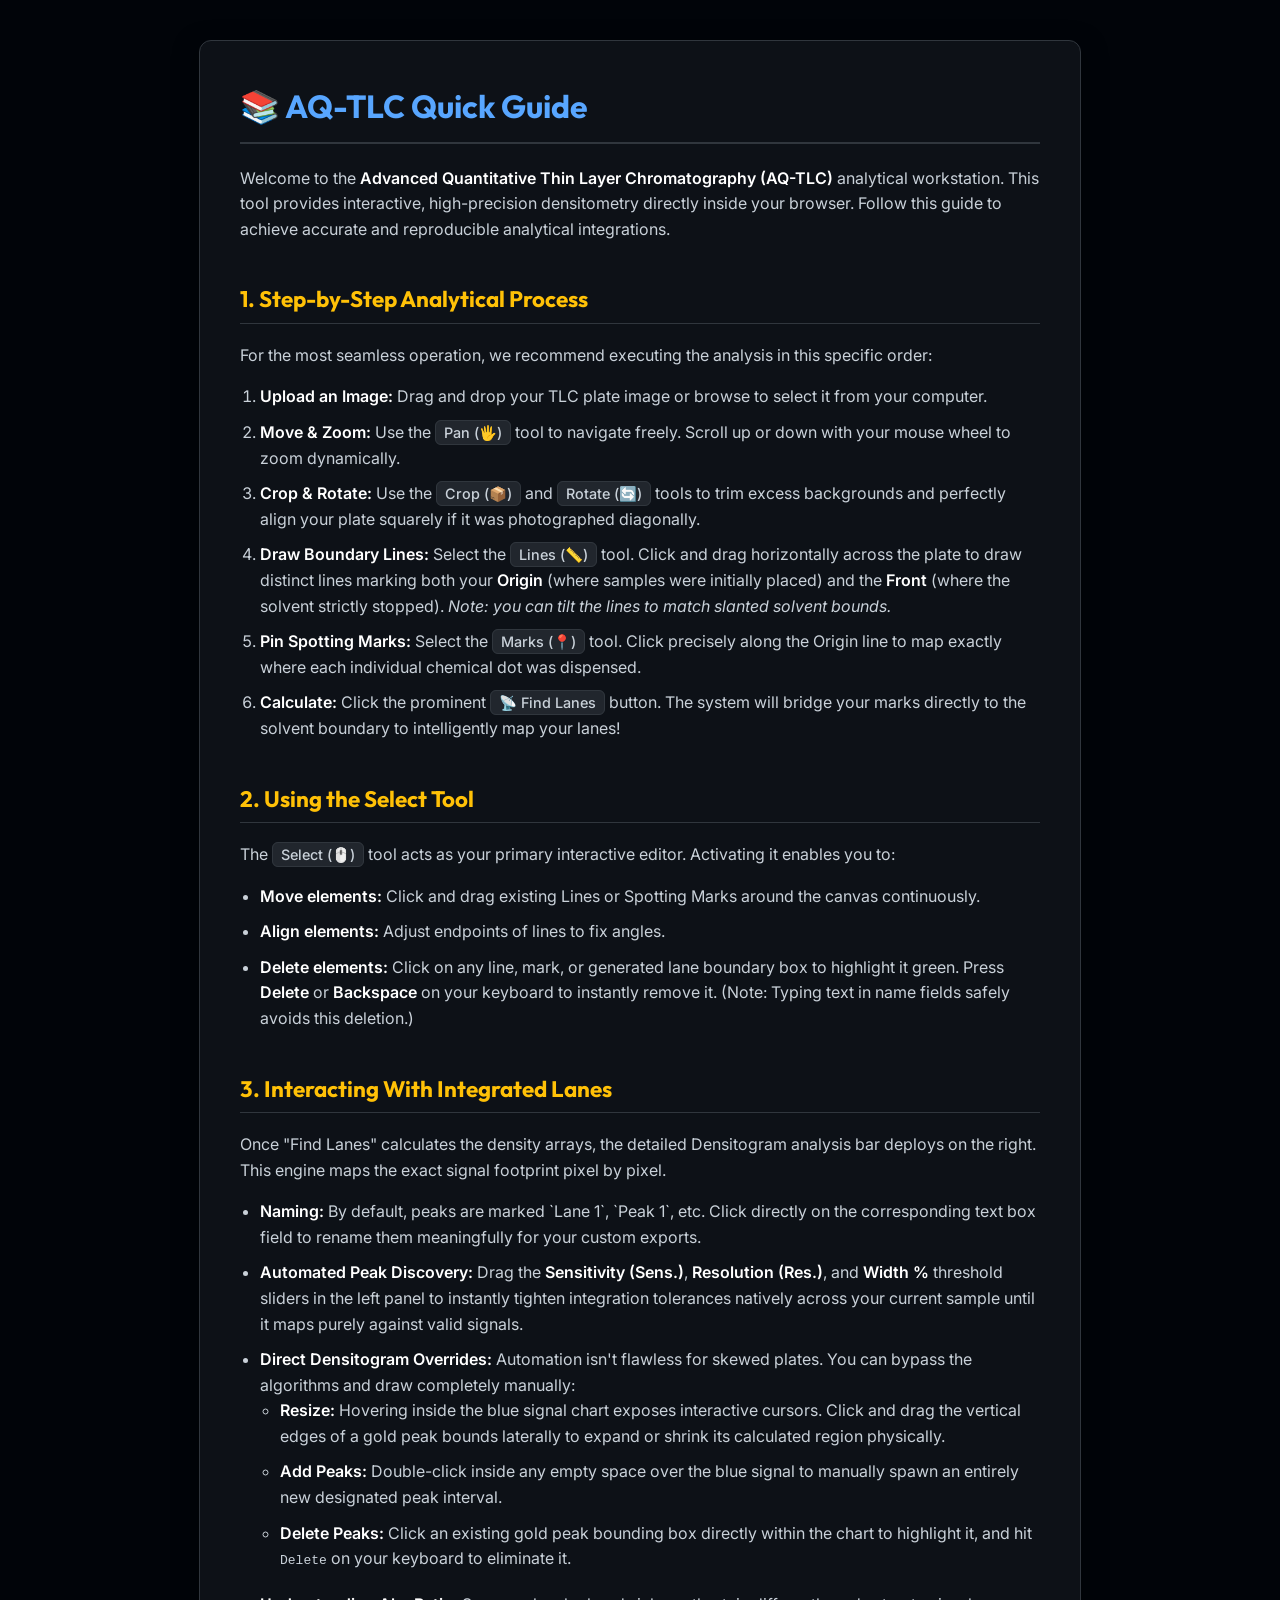
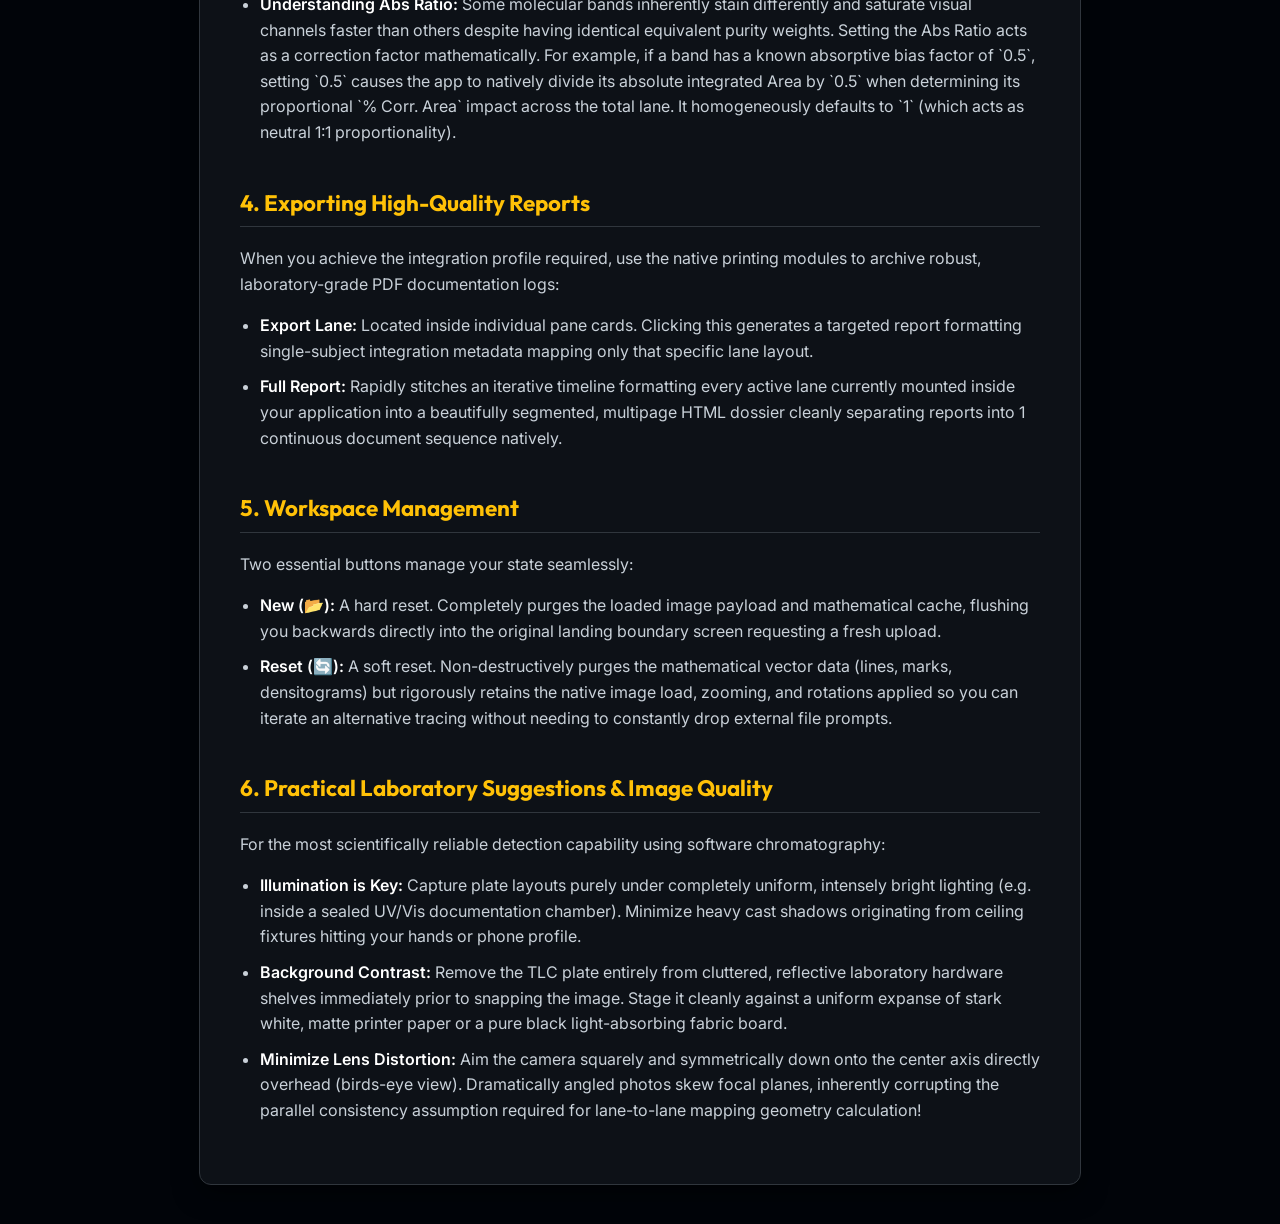
==== guide.html @ 723f3be4 "Create comprehensive Quick Guide and embed navigation links" ====
<!DOCTYPE html>
<html lang="en">
<head>
  <meta charset="UTF-8">
  <meta name="viewport" content="width=device-width, initial-scale=1.0">
  <title>AQ-TLC Quick Guide</title>
  <link href="https://fonts.googleapis.com/css2?family=Inter:wght@400;500;600;700&family=Outfit:wght@500;700&display=swap" rel="stylesheet">
  <style>
    body { font-family: 'Inter', sans-serif; background: #010409; color: #c9d1d9; padding: 40px; margin: 0; line-height: 1.6; }
    .container { max-width: 800px; margin: 0 auto; background: #0d1117; padding: 40px; border-radius: 12px; border: 1px solid #30363d; box-shadow: 0 8px 24px rgba(0,0,0,0.5); }
    h1 { color: #58a6ff; font-family: 'Outfit', sans-serif; border-bottom: 2px solid #30363d; padding-bottom: 10px; margin-top: 0;}
    h2 { color: #ffc107; font-family: 'Outfit', sans-serif; margin-top: 40px; border-bottom: 1px solid #30363d; padding-bottom: 5px; font-size: 1.4rem; }
    h3 { color: #e6edf3; font-family: 'Outfit', sans-serif; }
    p { margin-bottom: 15px; }
    ol, ul { margin-bottom: 20px; padding-left: 20px; }
    li { margin-bottom: 10px; }
    strong { color: #fff; font-weight: 600; }
    .highlight { background: rgba(88, 166, 255, 0.15); padding: 2px 6px; border-radius: 4px; color: #58a6ff; font-family: monospace; font-size: 0.9em; }
    .tool-badge { background: #21262d; border: 1px solid #30363d; padding: 3px 8px; border-radius: 6px; color: #c9d1d9; font-weight: 500; font-size: 0.9em; }
  </style>
</head>
<body>
  <div class="container">
    <h1>📚 AQ-TLC Quick Guide</h1>
    <p>Welcome to the <strong>Advanced Quantitative Thin Layer Chromatography (AQ-TLC)</strong> analytical workstation. This tool provides interactive, high-precision densitometry directly inside your browser. Follow this guide to achieve accurate and reproducible analytical integrations.</p>

    <h2>1. Step-by-Step Analytical Process</h2>
    <p>For the most seamless operation, we recommend executing the analysis in this specific order:</p>
    <ol>
      <li><strong>Upload an Image:</strong> Drag and drop your TLC plate image or browse to select it from your computer.</li>
      <li><strong>Move & Zoom:</strong> Use the <span class="tool-badge">Pan (🖐️)</span> tool to navigate freely. Scroll up or down with your mouse wheel to zoom dynamically.</li>
      <li><strong>Crop & Rotate:</strong> Use the <span class="tool-badge">Crop (📦)</span> and <span class="tool-badge">Rotate (🔄)</span> tools to trim excess backgrounds and perfectly align your plate squarely if it was photographed diagonally.</li>
      <li><strong>Draw Boundary Lines:</strong> Select the <span class="tool-badge">Lines (📏)</span> tool. Click and drag horizontally across the plate to draw distinct lines marking both your <strong>Origin</strong> (where samples were initially placed) and the <strong>Front</strong> (where the solvent strictly stopped). <em>Note: you can tilt the lines to match slanted solvent bounds.</em></li>
      <li><strong>Pin Spotting Marks:</strong> Select the <span class="tool-badge">Marks (📍)</span> tool. Click precisely along the Origin line to map exactly where each individual chemical dot was dispensed.</li>
      <li><strong>Calculate:</strong> Click the prominent <span class="tool-badge">📡 Find Lanes</span> button. The system will bridge your marks directly to the solvent boundary to intelligently map your lanes!</li>
    </ol>

    <h2>2. Using the Select Tool</h2>
    <p>The <span class="tool-badge">Select (🖱️)</span> tool acts as your primary interactive editor. Activating it enables you to:</p>
    <ul>
      <li><strong>Move elements:</strong> Click and drag existing Lines or Spotting Marks around the canvas continuously.</li>
      <li><strong>Align elements:</strong> Adjust endpoints of lines to fix angles.</li>
      <li><strong>Delete elements:</strong> Click on any line, mark, or generated lane boundary box to highlight it green. Press <strong>Delete</strong> or <strong>Backspace</strong> on your keyboard to instantly remove it. (Note: Typing text in name fields safely avoids this deletion.)</li>
    </ul>

    <h2>3. Interacting With Integrated Lanes</h2>
    <p>Once "Find Lanes" calculates the density arrays, the detailed Densitogram analysis bar deploys on the right. This engine maps the exact signal footprint pixel by pixel.</p>
    <ul>
        <li><strong>Naming:</strong> By default, peaks are marked `Lane 1`, `Peak 1`, etc. Click directly on the corresponding text box field to rename them meaningfully for your custom exports.</li>
        <li><strong>Automated Peak Discovery:</strong> Drag the <strong>Sensitivity (Sens.)</strong>, <strong>Resolution (Res.)</strong>, and <strong>Width %</strong> threshold sliders in the left panel to instantly tighten integration tolerances natively across your current sample until it maps purely against valid signals.</li>
        <li><strong>Direct Densitogram Overrides:</strong> Automation isn't flawless for skewed plates. You can bypass the algorithms and draw completely manually:
            <ul>
                <li><strong>Resize:</strong> Hovering inside the blue signal chart exposes interactive cursors. Click and drag the vertical edges of a gold peak bounds laterally to expand or shrink its calculated region physically.</li>
                <li><strong>Add Peaks:</strong> Double-click inside any empty space over the blue signal to manually spawn an entirely new designated peak interval.</li>
                <li><strong>Delete Peaks:</strong> Click an existing gold peak bounding box directly within the chart to highlight it, and hit <code>Delete</code> on your keyboard to eliminate it.</li>
            </ul>
        </li>
        <li><strong>Understanding Abs Ratio:</strong> Some molecular bands inherently stain differently and saturate visual channels faster than others despite having identical equivalent purity weights. Setting the Abs Ratio acts as a correction factor mathematically. For example, if a band has a known absorptive bias factor of `0.5`, setting `0.5` causes the app to natively divide its absolute integrated Area by `0.5` when determining its proportional `% Corr. Area` impact across the total lane. It homogeneously defaults to `1` (which acts as neutral 1:1 proportionality).</li>
    </ul>

    <h2>4. Exporting High-Quality Reports</h2>
    <p>When you achieve the integration profile required, use the native printing modules to archive robust, laboratory-grade PDF documentation logs:</p>
    <ul>
      <li><strong>Export Lane:</strong> Located inside individual pane cards. Clicking this generates a targeted report formatting single-subject integration metadata mapping only that specific lane layout.</li>
      <li><strong>Full Report:</strong> Rapidly stitches an iterative timeline formatting every active lane currently mounted inside your application into a beautifully segmented, multipage HTML dossier cleanly separating reports into 1 continuous document sequence natively.</li>
    </ul>

    <h2>5. Workspace Management</h2>
    <p>Two essential buttons manage your state seamlessly:</p>
    <ul>
      <li><strong>New (📂):</strong> A hard reset. Completely purges the loaded image payload and mathematical cache, flushing you backwards directly into the original landing boundary screen requesting a fresh upload.</li>
      <li><strong>Reset (🔄):</strong> A soft reset. Non-destructively purges the mathematical vector data (lines, marks, densitograms) but rigorously retains the native image load, zooming, and rotations applied so you can iterate an alternative tracing without needing to constantly drop external file prompts.</li>
    </ul>

    <h2>6. Practical Laboratory Suggestions & Image Quality</h2>
    <p>For the most scientifically reliable detection capability using software chromatography:</p>
    <ul>
      <li><strong>Illumination is Key:</strong> Capture plate layouts purely under completely uniform, intensely bright lighting (e.g. inside a sealed UV/Vis documentation chamber). Minimize heavy cast shadows originating from ceiling fixtures hitting your hands or phone profile.</li>
      <li><strong>Background Contrast:</strong> Remove the TLC plate entirely from cluttered, reflective laboratory hardware shelves immediately prior to snapping the image. Stage it cleanly against a uniform expanse of stark white, matte printer paper or a pure black light-absorbing fabric board.</li>
      <li><strong>Minimize Lens Distortion:</strong> Aim the camera squarely and symmetrically down onto the center axis directly overhead (birds-eye view). Dramatically angled photos skew focal planes, inherently corrupting the parallel consistency assumption required for lane-to-lane mapping geometry calculation!</li>
    </ul>
    
  </div>
</body>
</html>
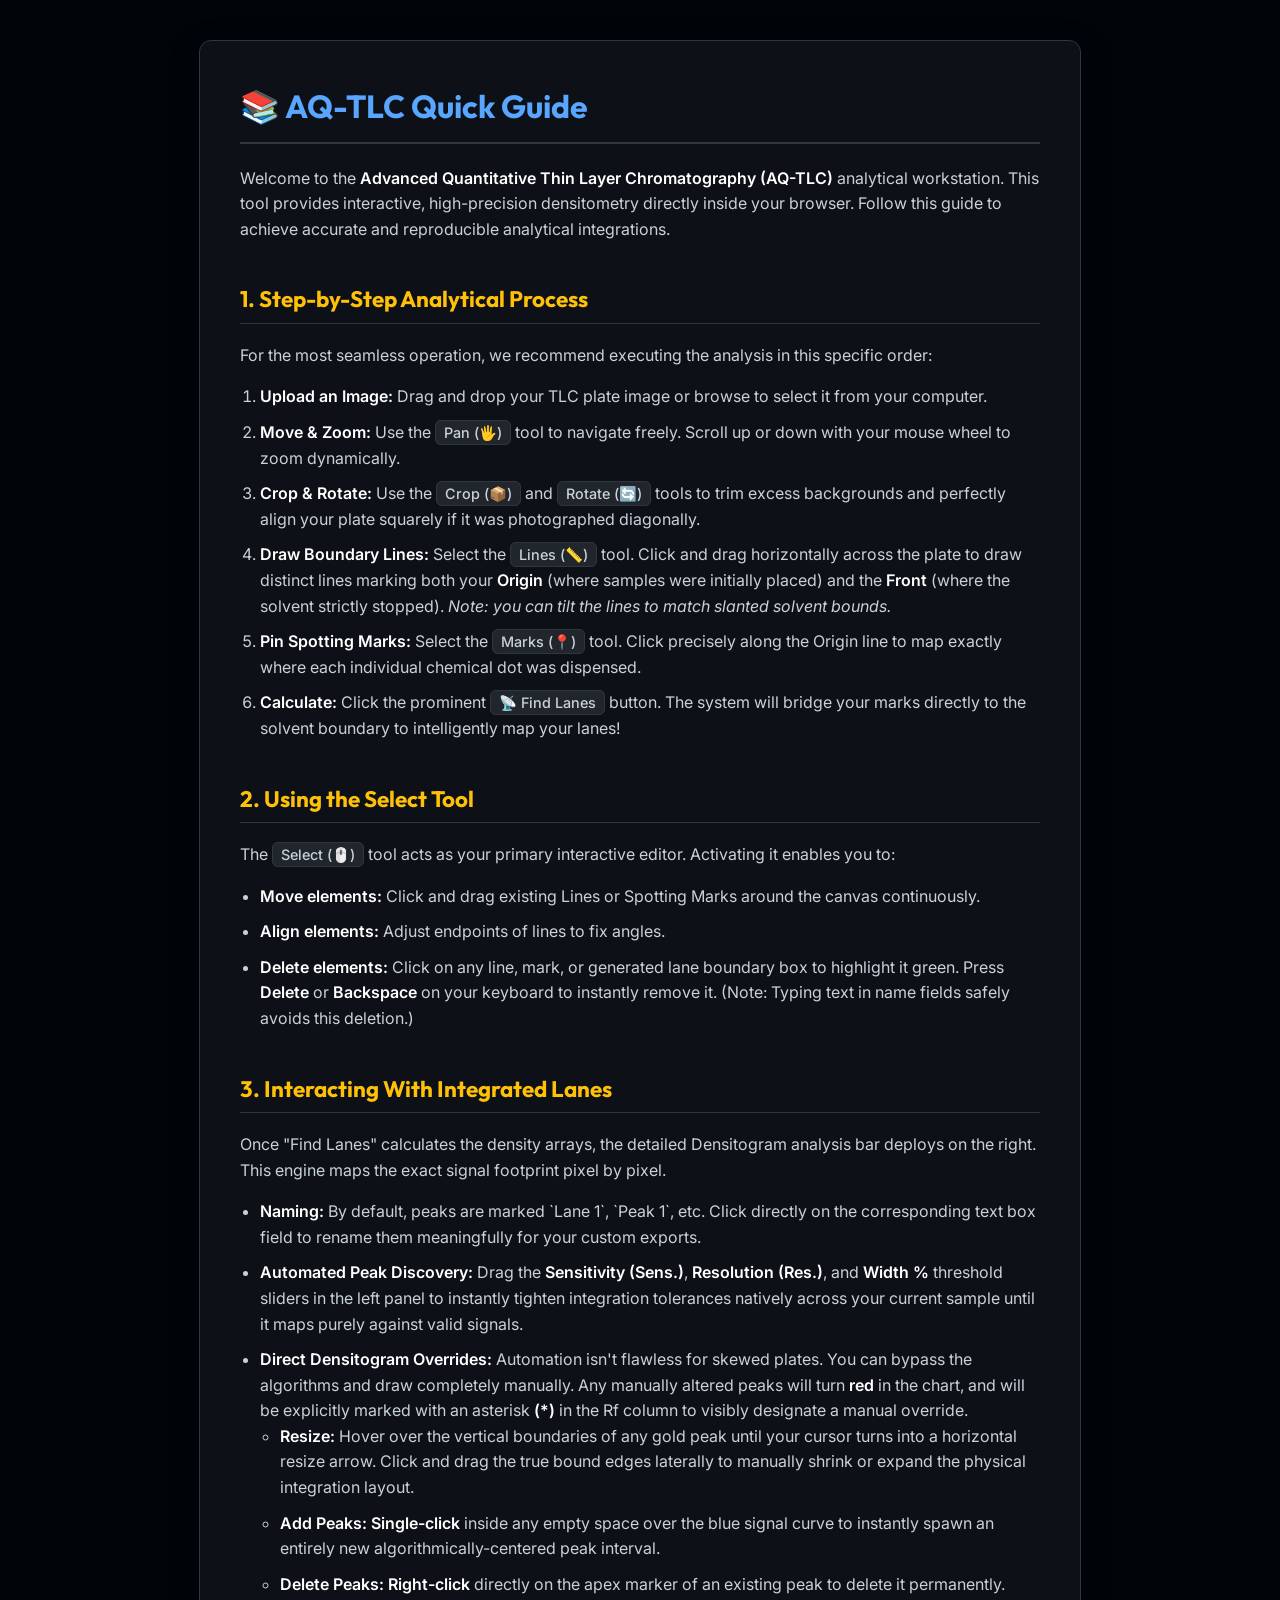
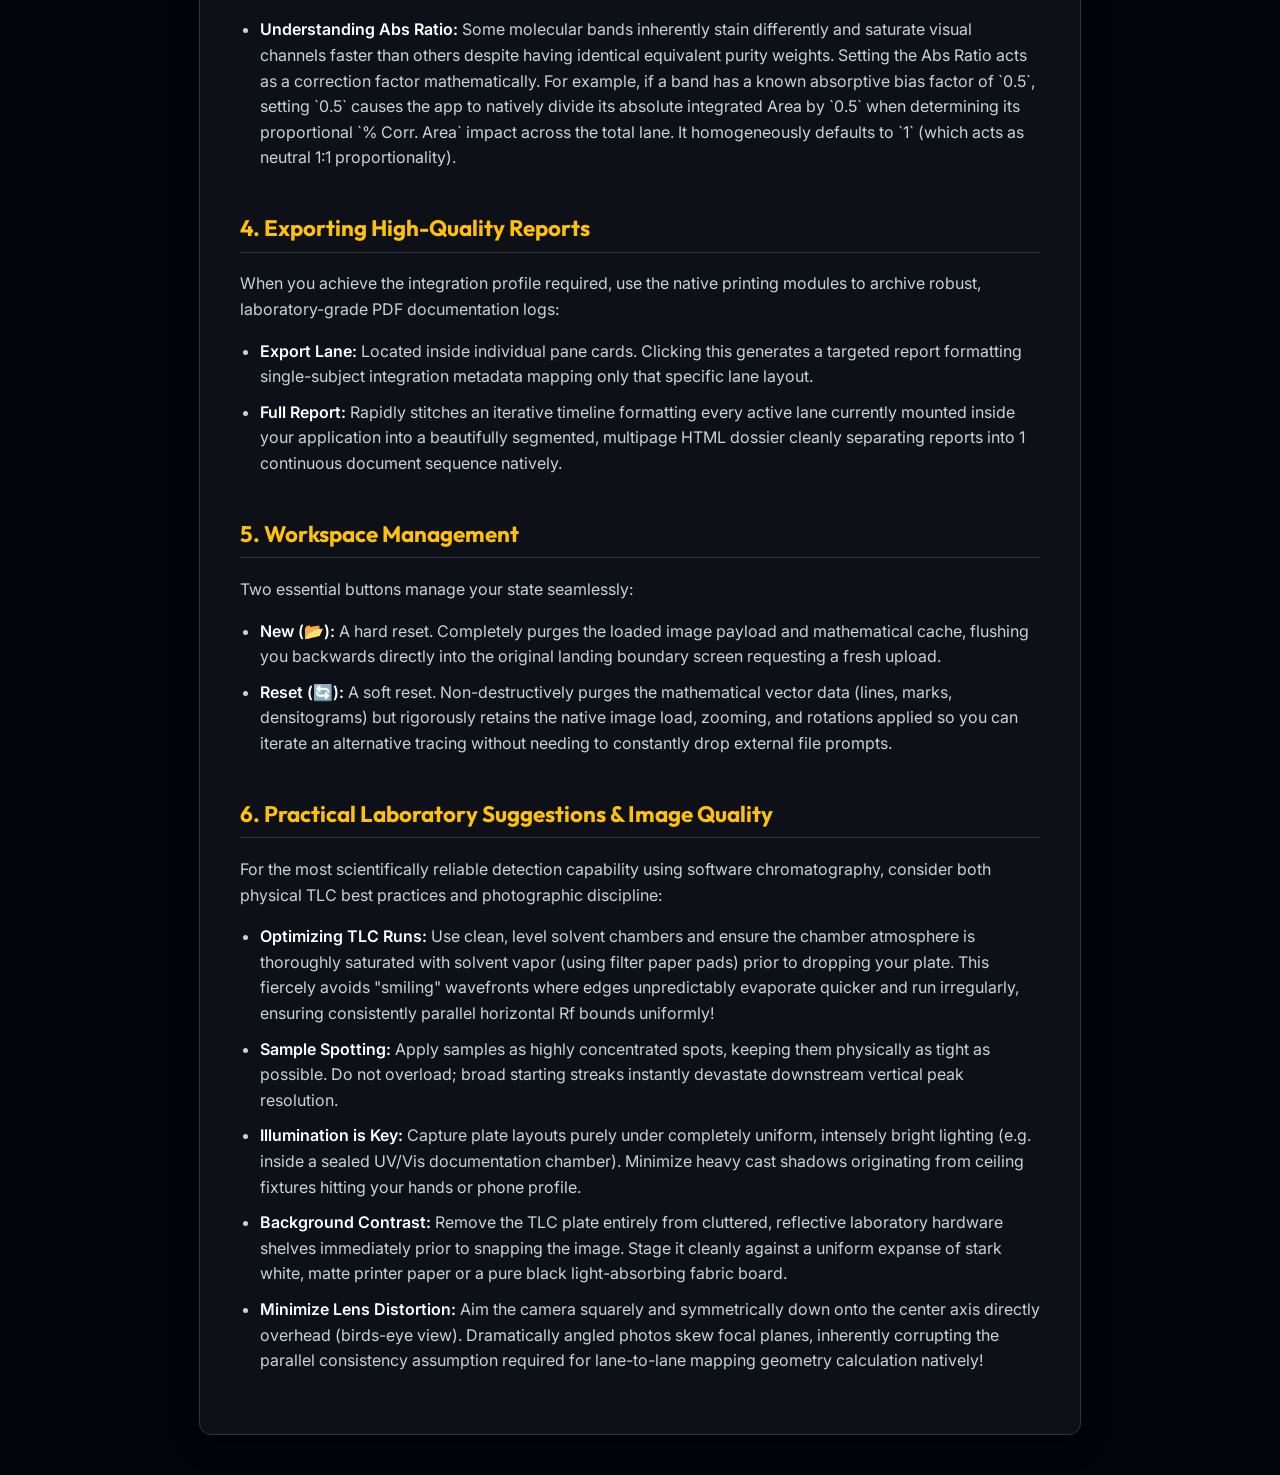
==== commit 944e7cf0: "Implement manual densitogram bound overrides and error flagging" ====
--- a/guide.html
+++ b/guide.html
@@ -48,11 +48,11 @@
     <ul>
         <li><strong>Naming:</strong> By default, peaks are marked `Lane 1`, `Peak 1`, etc. Click directly on the corresponding text box field to rename them meaningfully for your custom exports.</li>
         <li><strong>Automated Peak Discovery:</strong> Drag the <strong>Sensitivity (Sens.)</strong>, <strong>Resolution (Res.)</strong>, and <strong>Width %</strong> threshold sliders in the left panel to instantly tighten integration tolerances natively across your current sample until it maps purely against valid signals.</li>
-        <li><strong>Direct Densitogram Overrides:</strong> Automation isn't flawless for skewed plates. You can bypass the algorithms and draw completely manually:
+        <li><strong>Direct Densitogram Overrides:</strong> Automation isn't flawless for skewed plates. You can bypass the algorithms and draw completely manually. Any manually altered peaks will turn <strong>red</strong> in the chart, and will be explicitly marked with an asterisk <strong>(*)</strong> in the Rf column to visibly designate a manual override.
             <ul>
-                <li><strong>Resize:</strong> Hovering inside the blue signal chart exposes interactive cursors. Click and drag the vertical edges of a gold peak bounds laterally to expand or shrink its calculated region physically.</li>
-                <li><strong>Add Peaks:</strong> Double-click inside any empty space over the blue signal to manually spawn an entirely new designated peak interval.</li>
-                <li><strong>Delete Peaks:</strong> Click an existing gold peak bounding box directly within the chart to highlight it, and hit <code>Delete</code> on your keyboard to eliminate it.</li>
+                <li><strong>Resize:</strong> Hover over the vertical boundaries of any gold peak until your cursor turns into a horizontal resize arrow. Click and drag the true bound edges laterally to manually shrink or expand the physical integration layout.</li>
+                <li><strong>Add Peaks:</strong> <strong>Single-click</strong> inside any empty space over the blue signal curve to instantly spawn an entirely new algorithmically-centered peak interval.</li>
+                <li><strong>Delete Peaks:</strong> <strong>Right-click</strong> directly on the apex marker of an existing peak to delete it permanently.</li>
             </ul>
         </li>
         <li><strong>Understanding Abs Ratio:</strong> Some molecular bands inherently stain differently and saturate visual channels faster than others despite having identical equivalent purity weights. Setting the Abs Ratio acts as a correction factor mathematically. For example, if a band has a known absorptive bias factor of `0.5`, setting `0.5` causes the app to natively divide its absolute integrated Area by `0.5` when determining its proportional `% Corr. Area` impact across the total lane. It homogeneously defaults to `1` (which acts as neutral 1:1 proportionality).</li>
@@ -73,11 +73,13 @@
     </ul>
 
     <h2>6. Practical Laboratory Suggestions & Image Quality</h2>
-    <p>For the most scientifically reliable detection capability using software chromatography:</p>
+    <p>For the most scientifically reliable detection capability using software chromatography, consider both physical TLC best practices and photographic discipline:</p>
     <ul>
+      <li><strong>Optimizing TLC Runs:</strong> Use clean, level solvent chambers and ensure the chamber atmosphere is thoroughly saturated with solvent vapor (using filter paper pads) prior to dropping your plate. This fiercely avoids "smiling" wavefronts where edges unpredictably evaporate quicker and run irregularly, ensuring consistently parallel horizontal Rf bounds uniformly!</li>
+      <li><strong>Sample Spotting:</strong> Apply samples as highly concentrated spots, keeping them physically as tight as possible. Do not overload; broad starting streaks instantly devastate downstream vertical peak resolution.</li>
       <li><strong>Illumination is Key:</strong> Capture plate layouts purely under completely uniform, intensely bright lighting (e.g. inside a sealed UV/Vis documentation chamber). Minimize heavy cast shadows originating from ceiling fixtures hitting your hands or phone profile.</li>
       <li><strong>Background Contrast:</strong> Remove the TLC plate entirely from cluttered, reflective laboratory hardware shelves immediately prior to snapping the image. Stage it cleanly against a uniform expanse of stark white, matte printer paper or a pure black light-absorbing fabric board.</li>
-      <li><strong>Minimize Lens Distortion:</strong> Aim the camera squarely and symmetrically down onto the center axis directly overhead (birds-eye view). Dramatically angled photos skew focal planes, inherently corrupting the parallel consistency assumption required for lane-to-lane mapping geometry calculation!</li>
+      <li><strong>Minimize Lens Distortion:</strong> Aim the camera squarely and symmetrically down onto the center axis directly overhead (birds-eye view). Dramatically angled photos skew focal planes, inherently corrupting the parallel consistency assumption required for lane-to-lane mapping geometry calculation natively!</li>
     </ul>
     
   </div>
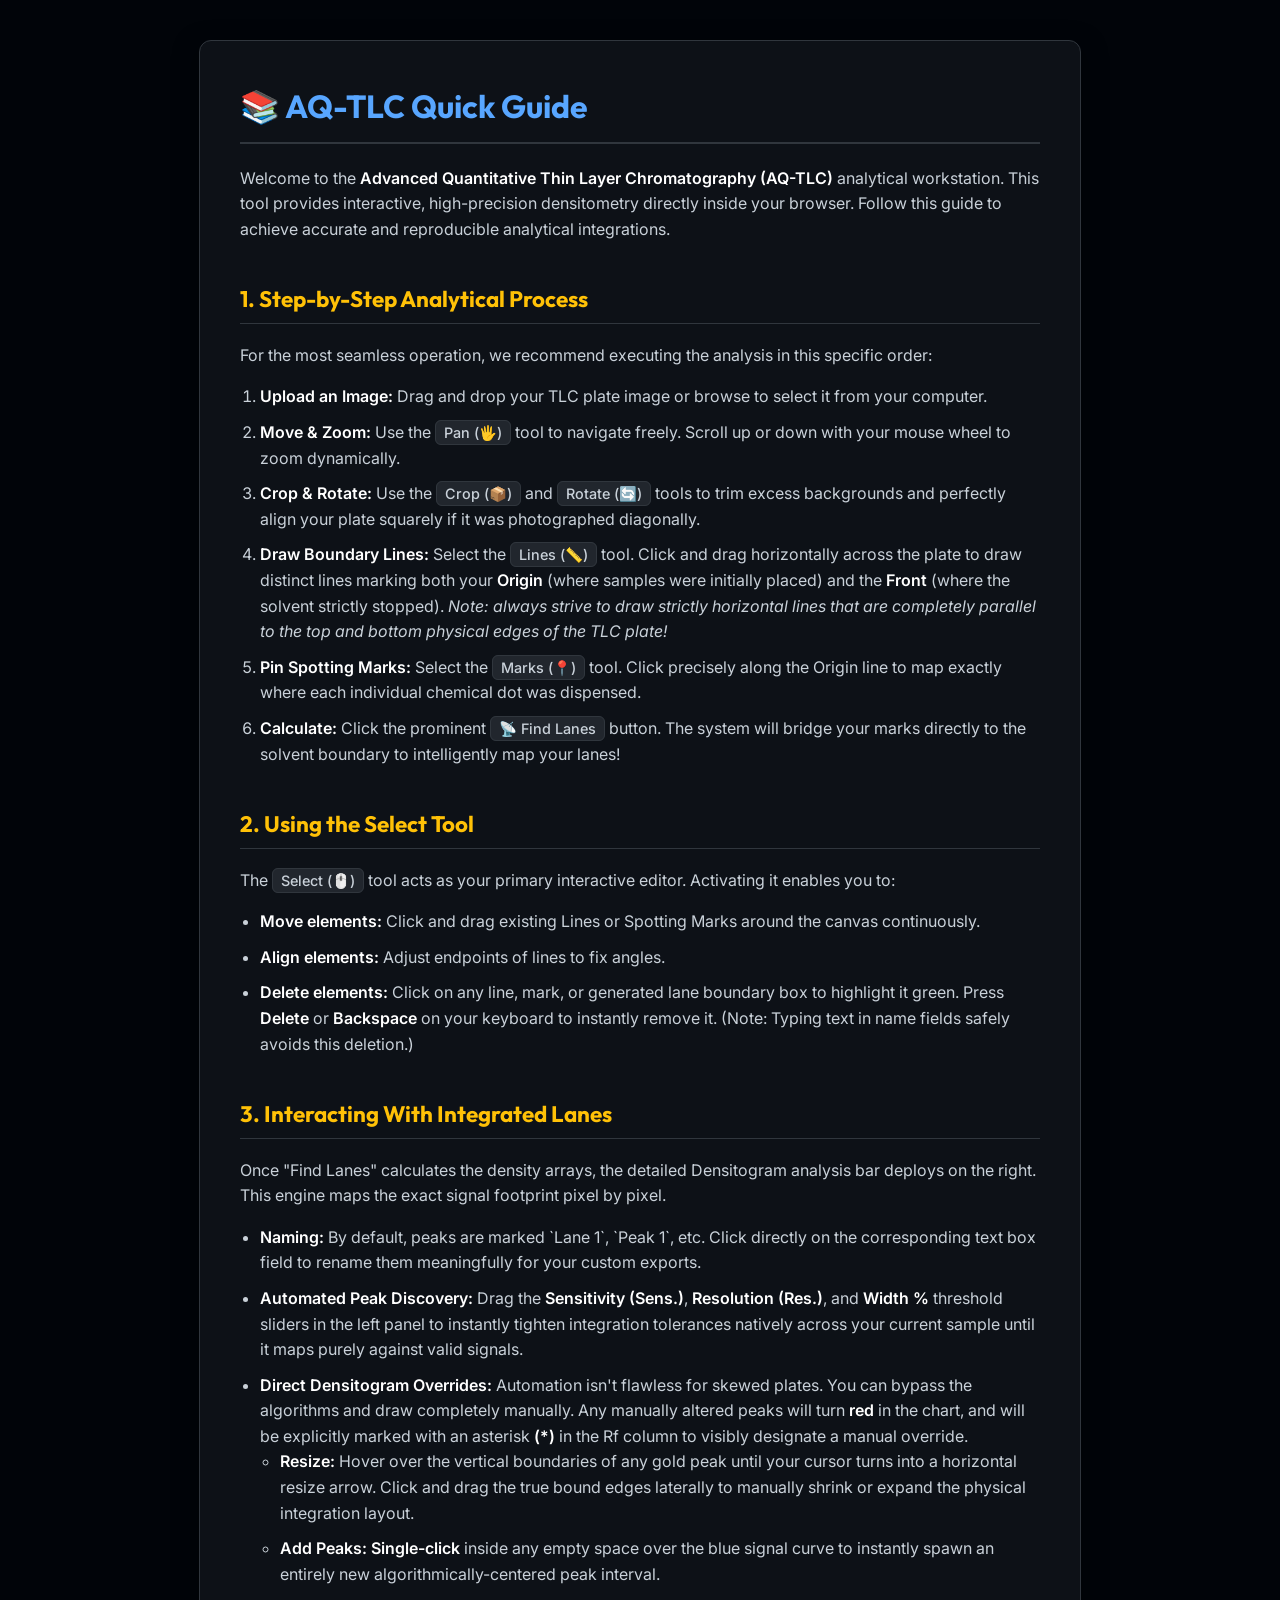
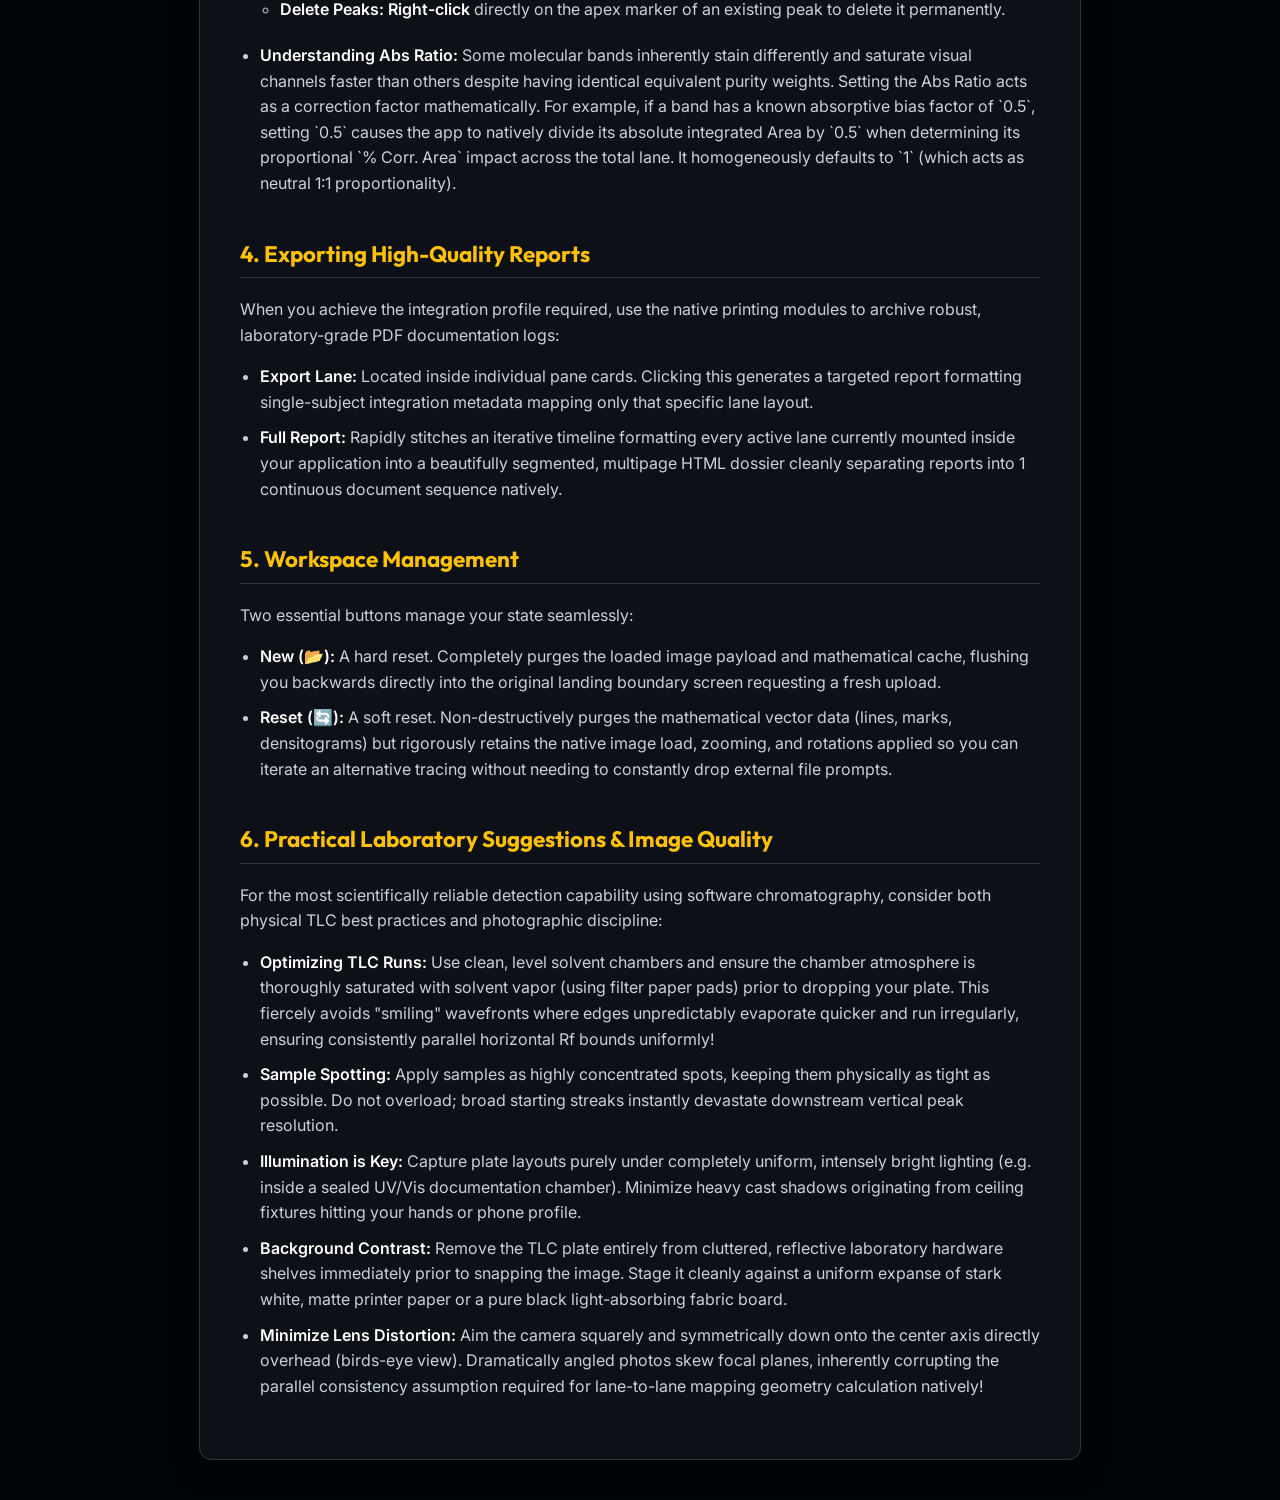
==== commit 2712f946: "Enable undo states for densitograms, prioritize apex hitbox logic, scale red flags to reports native" ====
--- a/guide.html
+++ b/guide.html
@@ -30,7 +30,7 @@
       <li><strong>Upload an Image:</strong> Drag and drop your TLC plate image or browse to select it from your computer.</li>
       <li><strong>Move & Zoom:</strong> Use the <span class="tool-badge">Pan (🖐️)</span> tool to navigate freely. Scroll up or down with your mouse wheel to zoom dynamically.</li>
       <li><strong>Crop & Rotate:</strong> Use the <span class="tool-badge">Crop (📦)</span> and <span class="tool-badge">Rotate (🔄)</span> tools to trim excess backgrounds and perfectly align your plate squarely if it was photographed diagonally.</li>
-      <li><strong>Draw Boundary Lines:</strong> Select the <span class="tool-badge">Lines (📏)</span> tool. Click and drag horizontally across the plate to draw distinct lines marking both your <strong>Origin</strong> (where samples were initially placed) and the <strong>Front</strong> (where the solvent strictly stopped). <em>Note: you can tilt the lines to match slanted solvent bounds.</em></li>
+      <li><strong>Draw Boundary Lines:</strong> Select the <span class="tool-badge">Lines (📏)</span> tool. Click and drag horizontally across the plate to draw distinct lines marking both your <strong>Origin</strong> (where samples were initially placed) and the <strong>Front</strong> (where the solvent strictly stopped). <em>Note: always strive to draw strictly horizontal lines that are completely parallel to the top and bottom physical edges of the TLC plate!</em></li>
       <li><strong>Pin Spotting Marks:</strong> Select the <span class="tool-badge">Marks (📍)</span> tool. Click precisely along the Origin line to map exactly where each individual chemical dot was dispensed.</li>
       <li><strong>Calculate:</strong> Click the prominent <span class="tool-badge">📡 Find Lanes</span> button. The system will bridge your marks directly to the solvent boundary to intelligently map your lanes!</li>
     </ol>
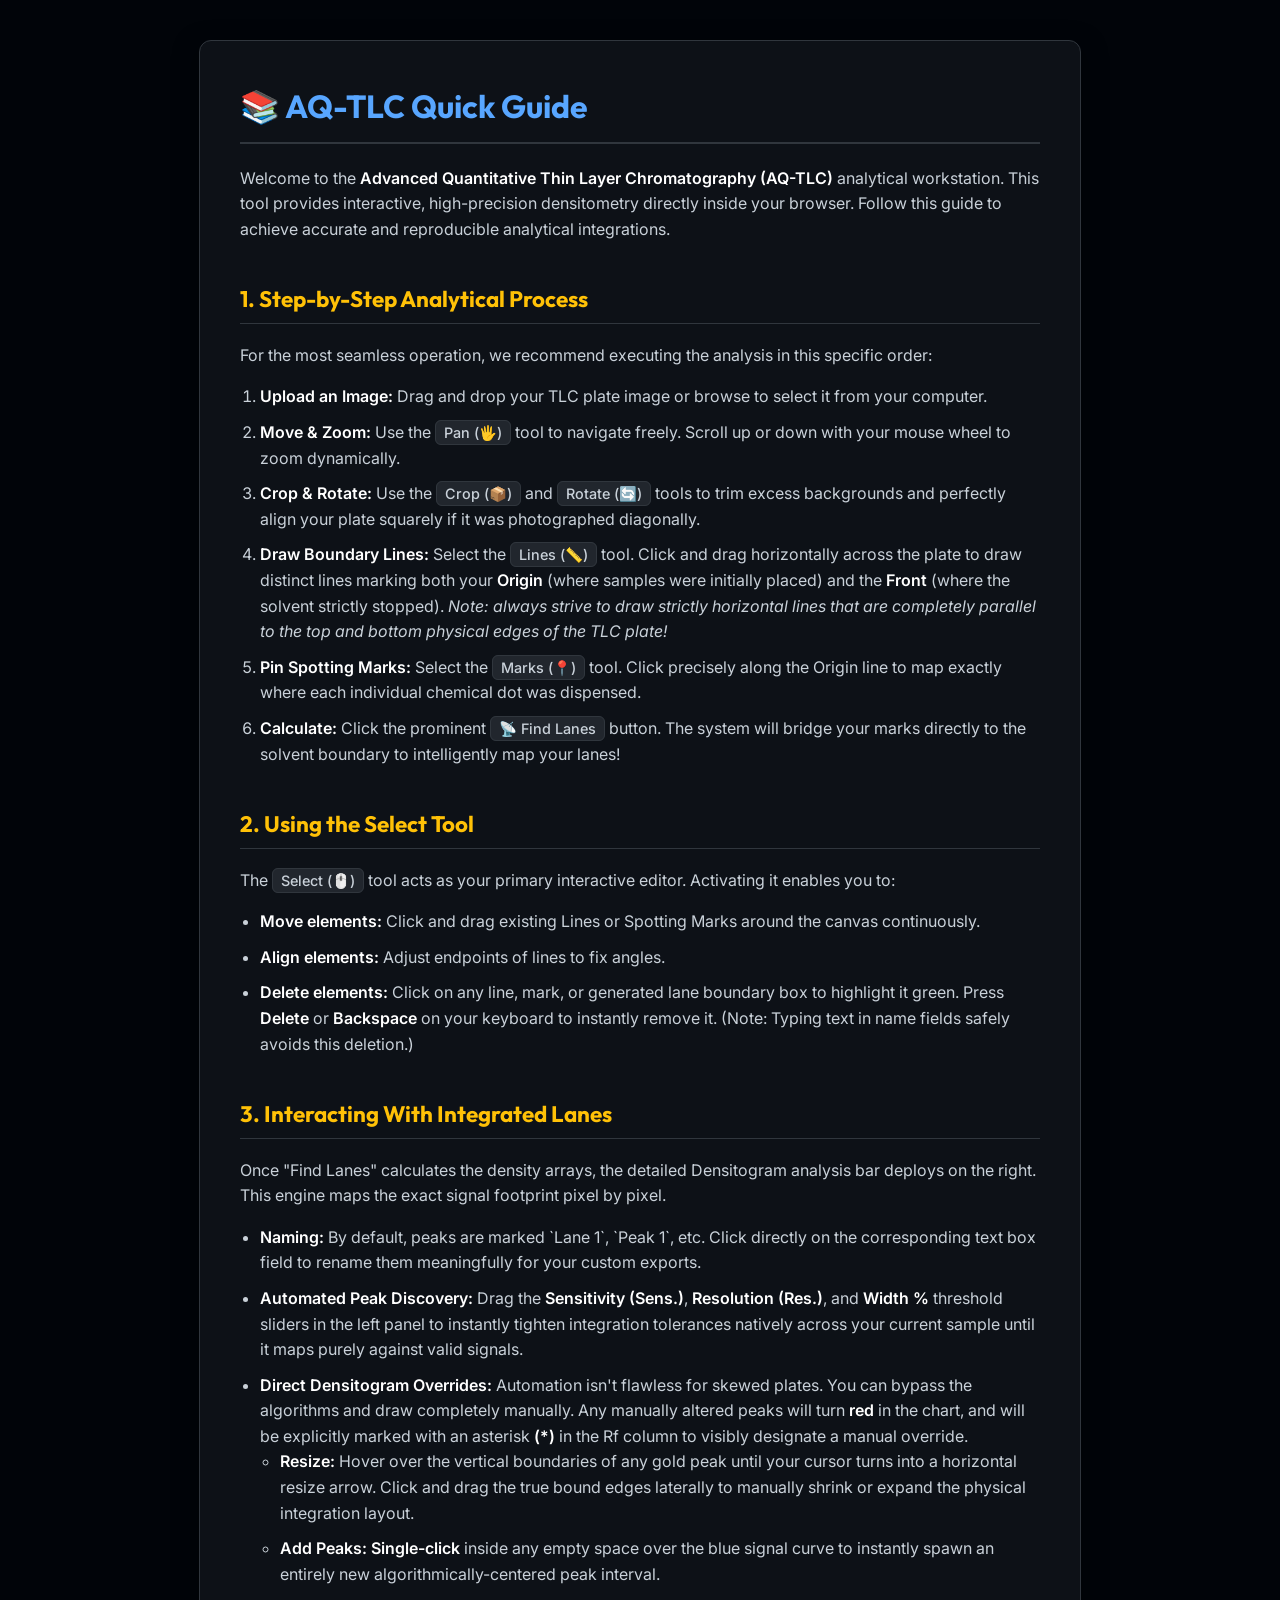
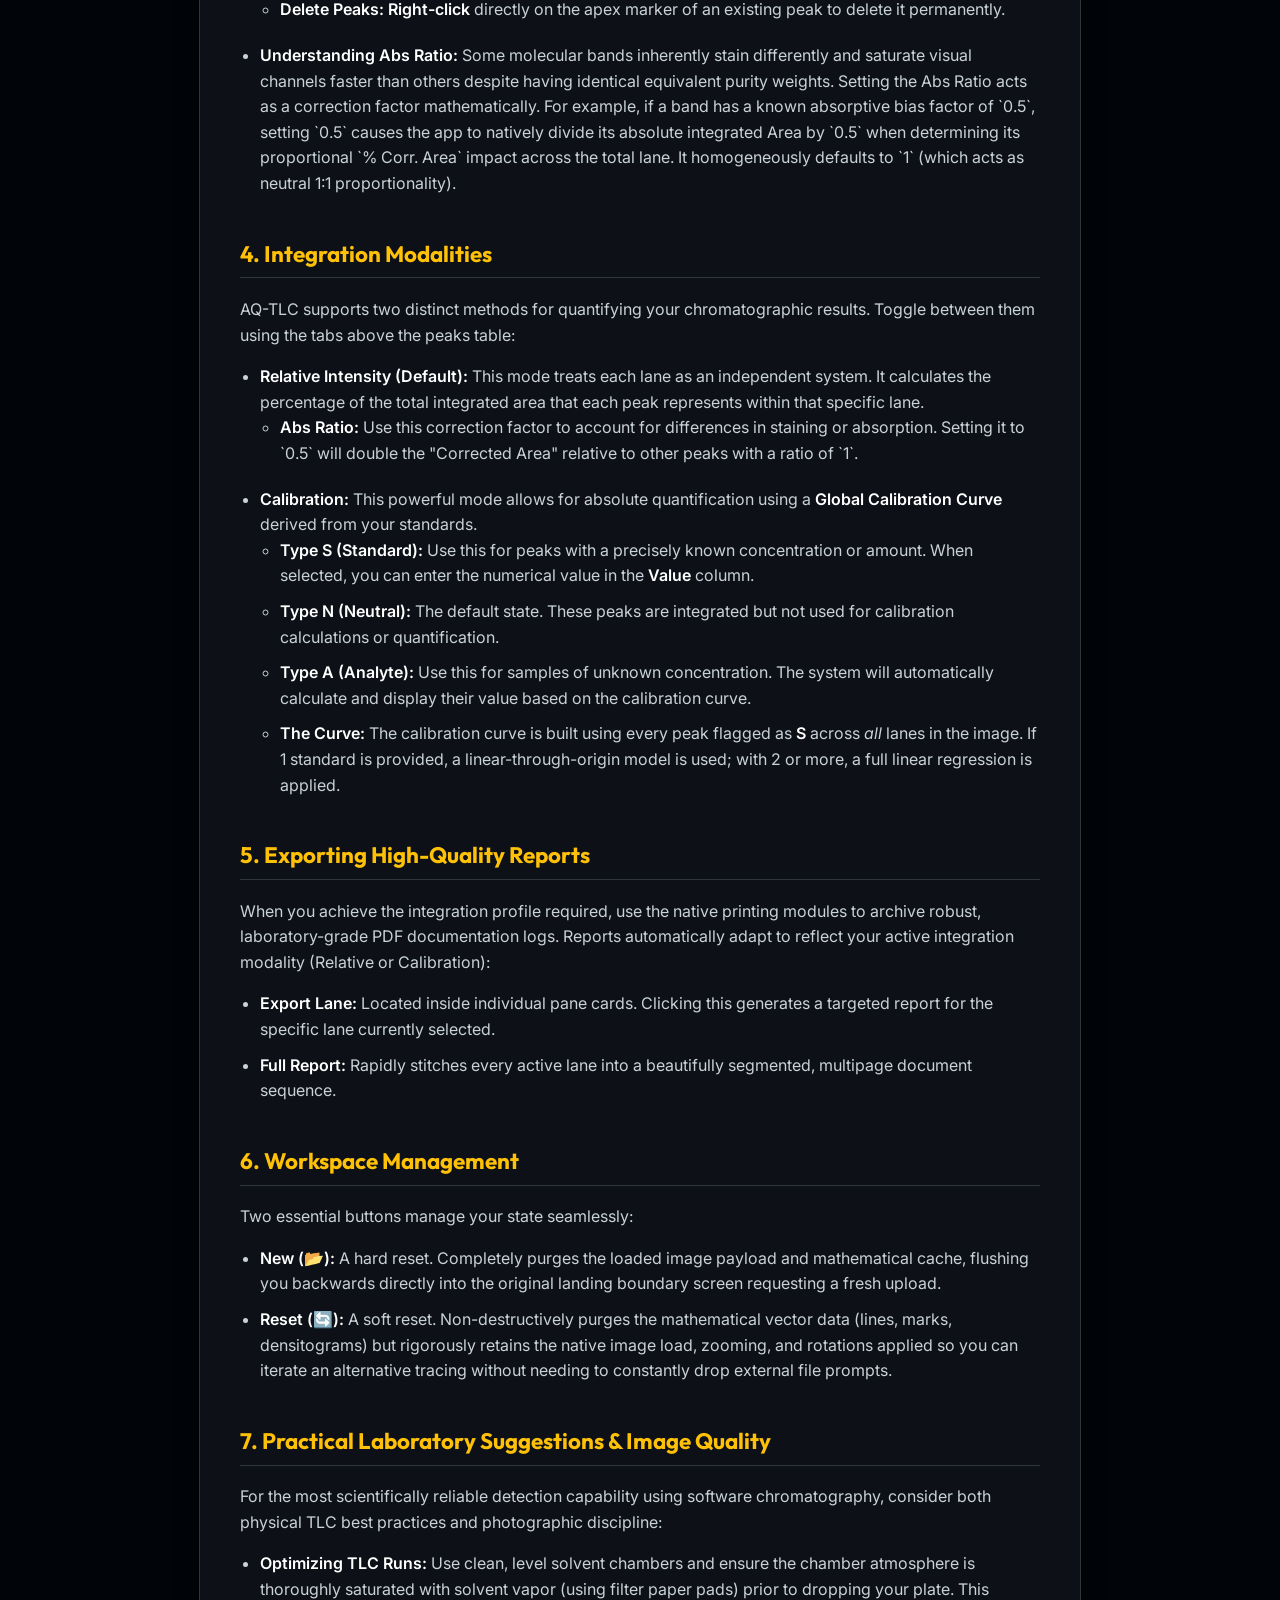
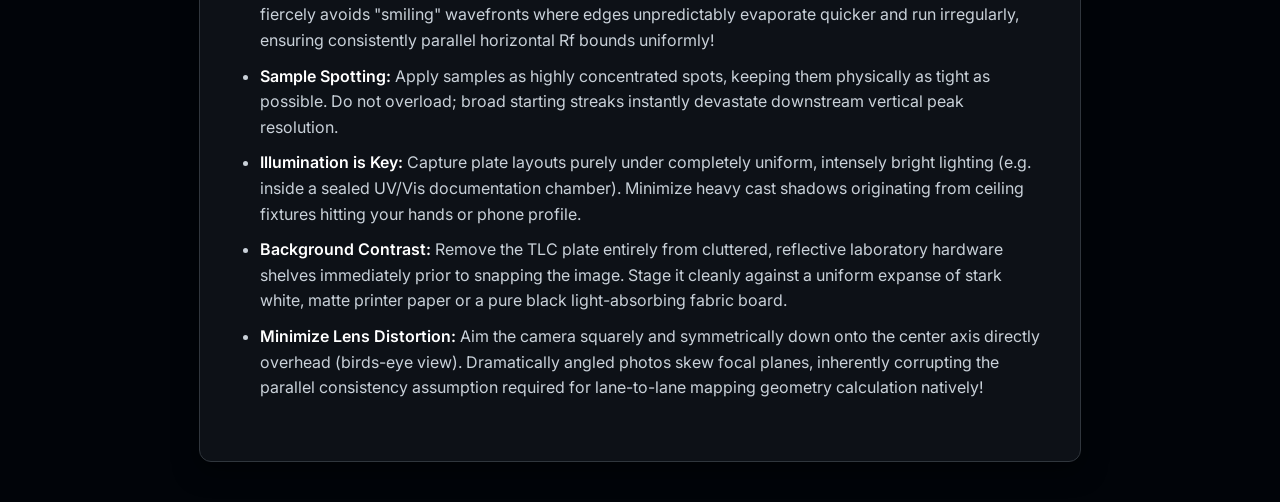
==== commit d382fa08: "feat: Add Calibration mode with global curve quantification and multi-state type toggle" ====
--- a/guide.html
+++ b/guide.html
@@ -4,6 +4,7 @@
   <meta charset="UTF-8">
   <meta name="viewport" content="width=device-width, initial-scale=1.0">
   <title>AQ-TLC Quick Guide</title>
+  <link rel="icon" type="image/x-icon" href="favicon.ico">
   <link href="https://fonts.googleapis.com/css2?family=Inter:wght@400;500;600;700&family=Outfit:wght@500;700&display=swap" rel="stylesheet">
   <style>
     body { font-family: 'Inter', sans-serif; background: #010409; color: #c9d1d9; padding: 40px; margin: 0; line-height: 1.6; }
@@ -58,21 +59,39 @@
         <li><strong>Understanding Abs Ratio:</strong> Some molecular bands inherently stain differently and saturate visual channels faster than others despite having identical equivalent purity weights. Setting the Abs Ratio acts as a correction factor mathematically. For example, if a band has a known absorptive bias factor of `0.5`, setting `0.5` causes the app to natively divide its absolute integrated Area by `0.5` when determining its proportional `% Corr. Area` impact across the total lane. It homogeneously defaults to `1` (which acts as neutral 1:1 proportionality).</li>
     </ul>
 
-    <h2>4. Exporting High-Quality Reports</h2>
-    <p>When you achieve the integration profile required, use the native printing modules to archive robust, laboratory-grade PDF documentation logs:</p>
+    <h2>4. Integration Modalities</h2>
+    <p>AQ-TLC supports two distinct methods for quantifying your chromatographic results. Toggle between them using the tabs above the peaks table:</p>
     <ul>
-      <li><strong>Export Lane:</strong> Located inside individual pane cards. Clicking this generates a targeted report formatting single-subject integration metadata mapping only that specific lane layout.</li>
-      <li><strong>Full Report:</strong> Rapidly stitches an iterative timeline formatting every active lane currently mounted inside your application into a beautifully segmented, multipage HTML dossier cleanly separating reports into 1 continuous document sequence natively.</li>
+        <li><strong>Relative Intensity (Default):</strong> This mode treats each lane as an independent system. It calculates the percentage of the total integrated area that each peak represents within that specific lane. 
+            <ul>
+                <li><strong>Abs Ratio:</strong> Use this correction factor to account for differences in staining or absorption. Setting it to `0.5` will double the "Corrected Area" relative to other peaks with a ratio of `1`.</li>
+            </ul>
+        </li>
+        <li><strong>Calibration:</strong> This powerful mode allows for absolute quantification using a <strong>Global Calibration Curve</strong> derived from your standards.
+            <ul>
+                <li><strong>Type S (Standard):</strong> Use this for peaks with a precisely known concentration or amount. When selected, you can enter the numerical value in the <strong>Value</strong> column.</li>
+                <li><strong>Type N (Neutral):</strong> The default state. These peaks are integrated but not used for calibration calculations or quantification.</li>
+                <li><strong>Type A (Analyte):</strong> Use this for samples of unknown concentration. The system will automatically calculate and display their value based on the calibration curve.</li>
+                <li><strong>The Curve:</strong> The calibration curve is built using every peak flagged as <strong>S</strong> across <em>all</em> lanes in the image. If 1 standard is provided, a linear-through-origin model is used; with 2 or more, a full linear regression is applied.</li>
+            </ul>
+        </li>
     </ul>
 
-    <h2>5. Workspace Management</h2>
+    <h2>5. Exporting High-Quality Reports</h2>
+    <p>When you achieve the integration profile required, use the native printing modules to archive robust, laboratory-grade PDF documentation logs. Reports automatically adapt to reflect your active integration modality (Relative or Calibration):</p>
+    <ul>
+      <li><strong>Export Lane:</strong> Located inside individual pane cards. Clicking this generates a targeted report for the specific lane currently selected.</li>
+      <li><strong>Full Report:</strong> Rapidly stitches every active lane into a beautifully segmented, multipage document sequence.</li>
+    </ul>
+
+    <h2>6. Workspace Management</h2>
     <p>Two essential buttons manage your state seamlessly:</p>
     <ul>
       <li><strong>New (📂):</strong> A hard reset. Completely purges the loaded image payload and mathematical cache, flushing you backwards directly into the original landing boundary screen requesting a fresh upload.</li>
       <li><strong>Reset (🔄):</strong> A soft reset. Non-destructively purges the mathematical vector data (lines, marks, densitograms) but rigorously retains the native image load, zooming, and rotations applied so you can iterate an alternative tracing without needing to constantly drop external file prompts.</li>
     </ul>
 
-    <h2>6. Practical Laboratory Suggestions & Image Quality</h2>
+    <h2>7. Practical Laboratory Suggestions & Image Quality</h2>
     <p>For the most scientifically reliable detection capability using software chromatography, consider both physical TLC best practices and photographic discipline:</p>
     <ul>
       <li><strong>Optimizing TLC Runs:</strong> Use clean, level solvent chambers and ensure the chamber atmosphere is thoroughly saturated with solvent vapor (using filter paper pads) prior to dropping your plate. This fiercely avoids "smiling" wavefronts where edges unpredictably evaporate quicker and run irregularly, ensuring consistently parallel horizontal Rf bounds uniformly!</li>
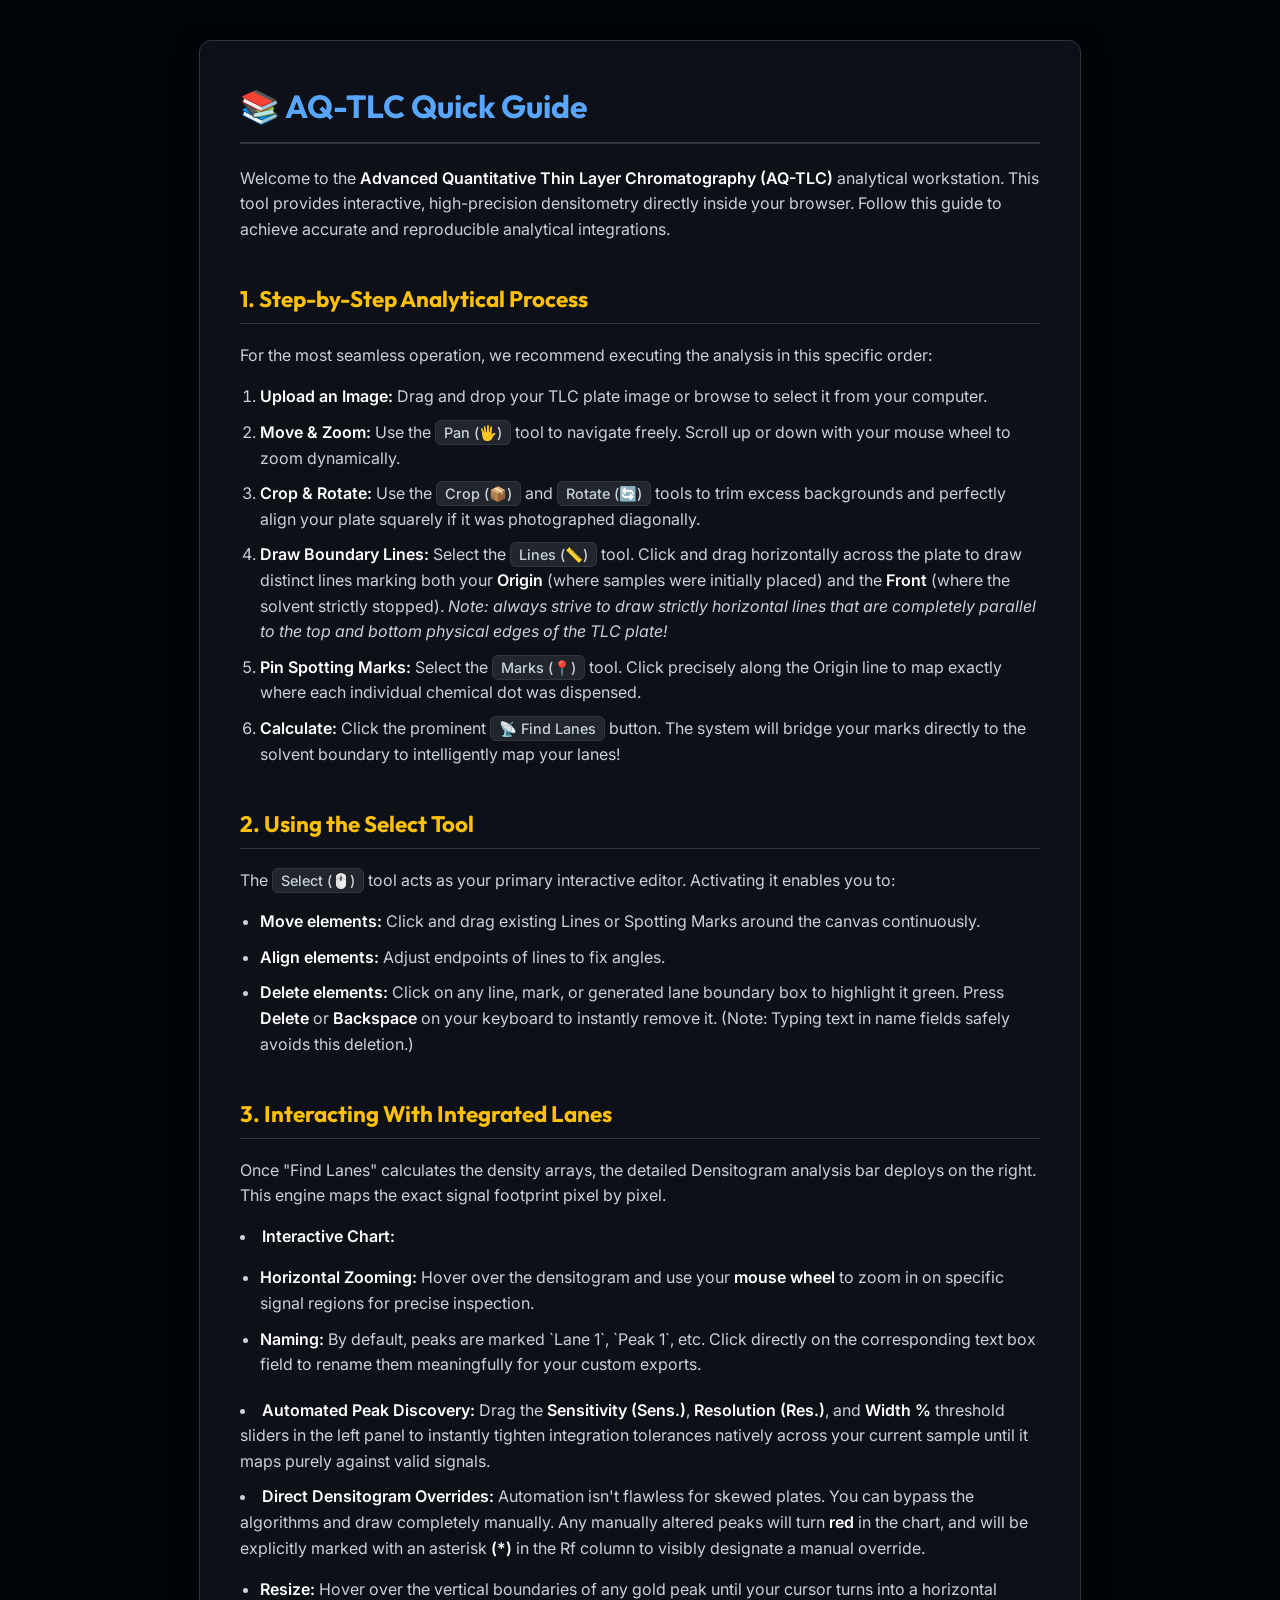
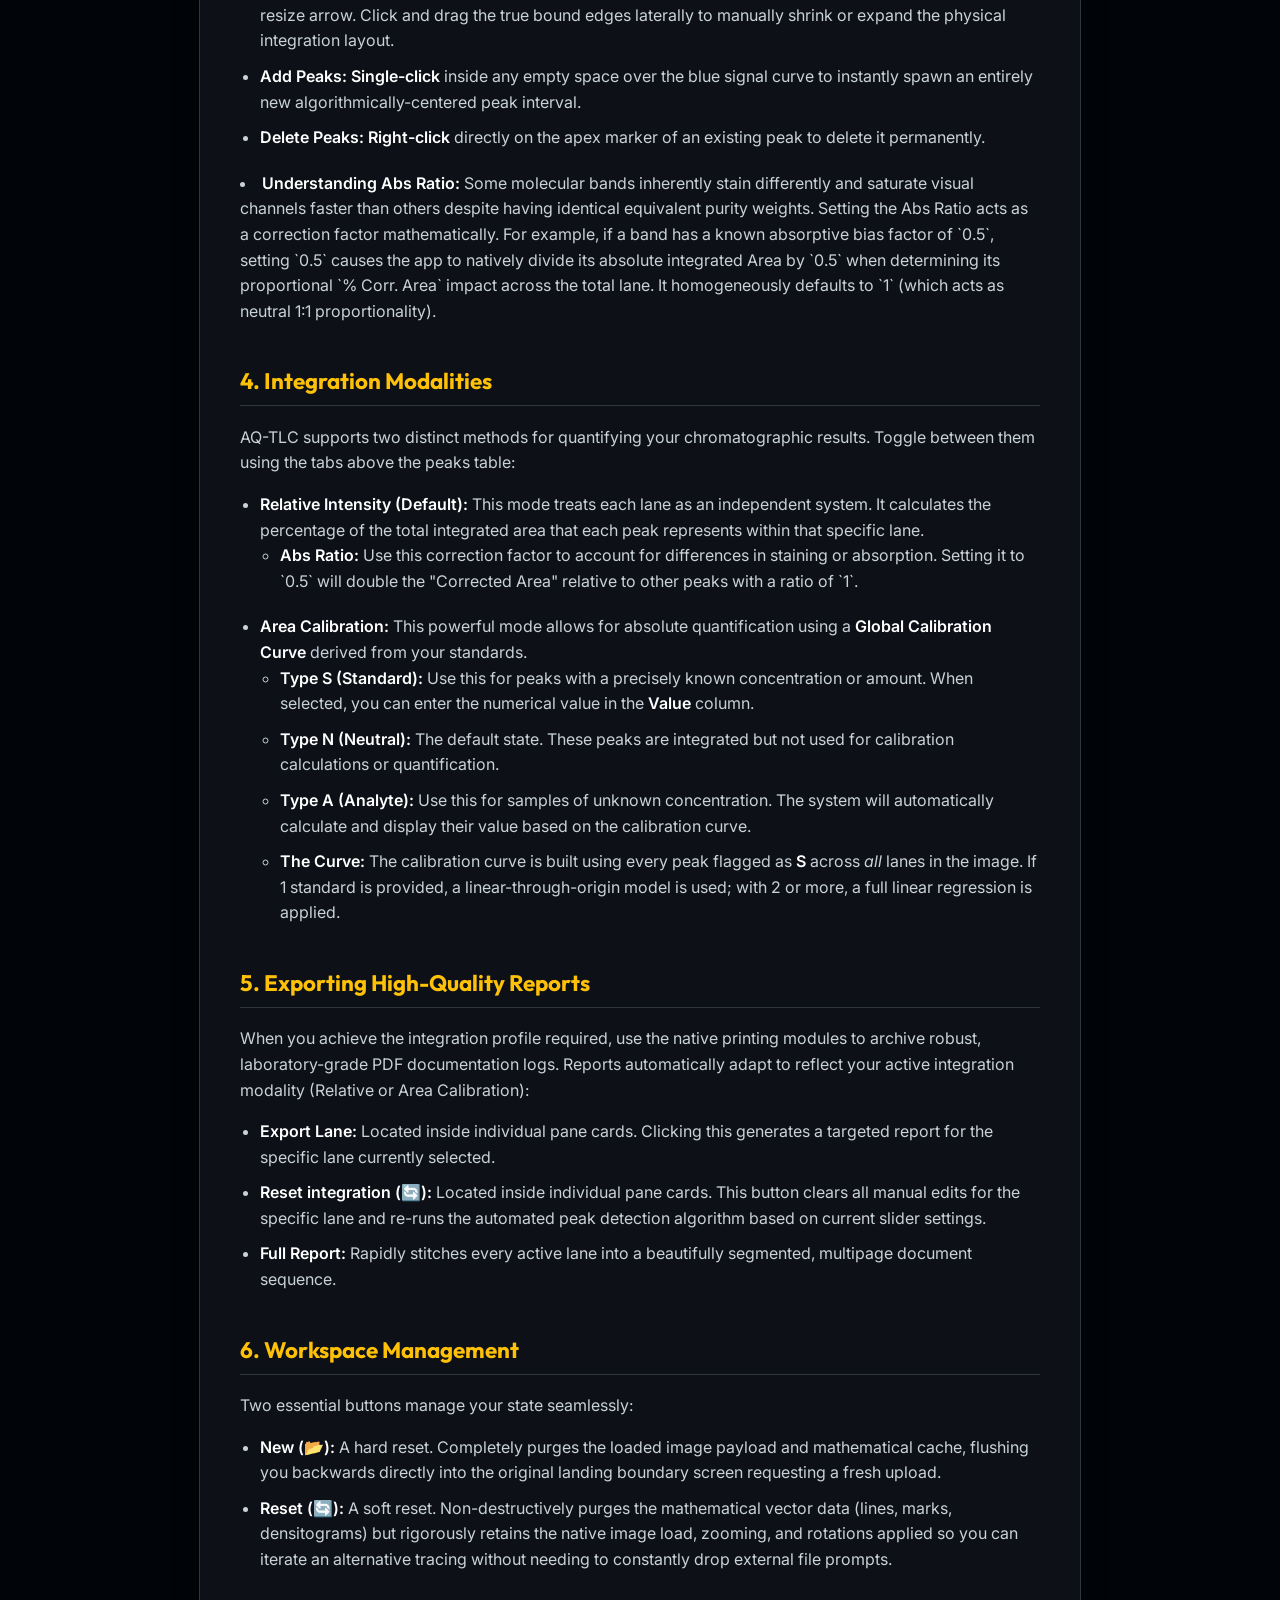
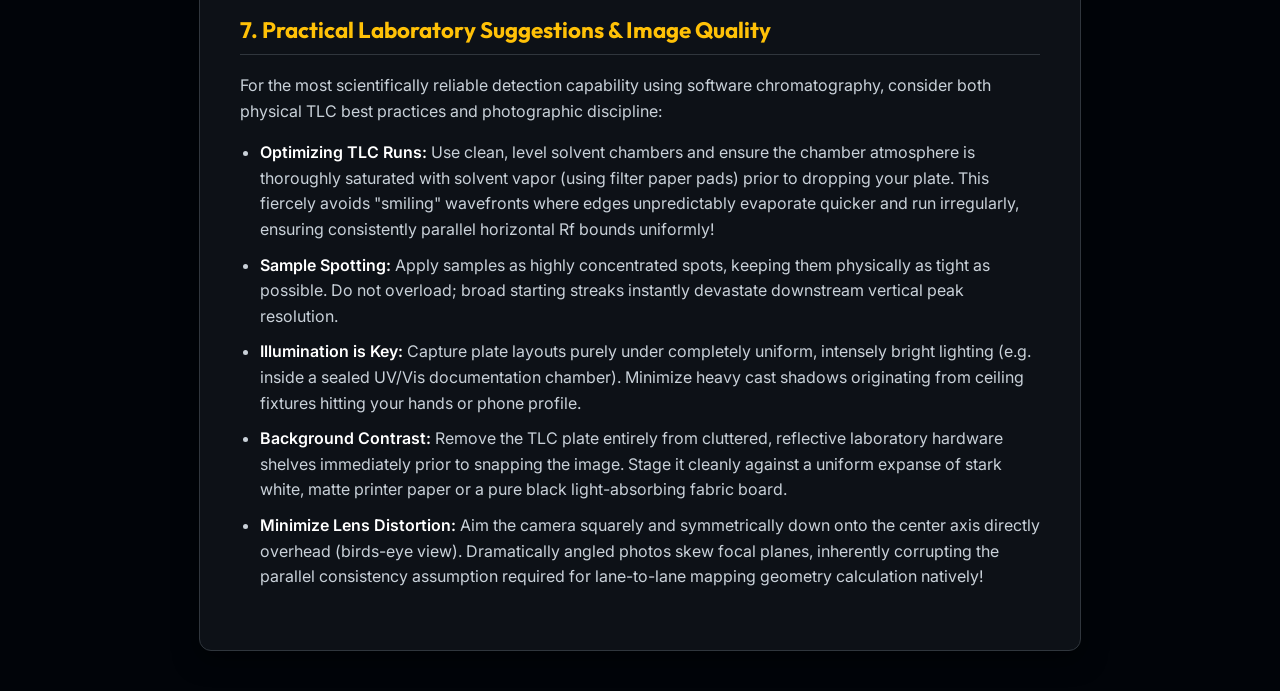
==== commit c4ee1944: "stable modifications" ====
--- a/guide.html
+++ b/guide.html
@@ -46,8 +46,12 @@
 
     <h2>3. Interacting With Integrated Lanes</h2>
     <p>Once "Find Lanes" calculates the density arrays, the detailed Densitogram analysis bar deploys on the right. This engine maps the exact signal footprint pixel by pixel.</p>
-    <ul>
-        <li><strong>Naming:</strong> By default, peaks are marked `Lane 1`, `Peak 1`, etc. Click directly on the corresponding text box field to rename them meaningfully for your custom exports.</li>
+        <li><strong>Interactive Chart:</strong> 
+            <ul>
+                <li><strong>Horizontal Zooming:</strong> Hover over the densitogram and use your <strong>mouse wheel</strong> to zoom in on specific signal regions for precise inspection.</li>
+                <li><strong>Naming:</strong> By default, peaks are marked `Lane 1`, `Peak 1`, etc. Click directly on the corresponding text box field to rename them meaningfully for your custom exports.</li>
+            </ul>
+        </li>
         <li><strong>Automated Peak Discovery:</strong> Drag the <strong>Sensitivity (Sens.)</strong>, <strong>Resolution (Res.)</strong>, and <strong>Width %</strong> threshold sliders in the left panel to instantly tighten integration tolerances natively across your current sample until it maps purely against valid signals.</li>
         <li><strong>Direct Densitogram Overrides:</strong> Automation isn't flawless for skewed plates. You can bypass the algorithms and draw completely manually. Any manually altered peaks will turn <strong>red</strong> in the chart, and will be explicitly marked with an asterisk <strong>(*)</strong> in the Rf column to visibly designate a manual override.
             <ul>
@@ -67,7 +71,7 @@
                 <li><strong>Abs Ratio:</strong> Use this correction factor to account for differences in staining or absorption. Setting it to `0.5` will double the "Corrected Area" relative to other peaks with a ratio of `1`.</li>
             </ul>
         </li>
-        <li><strong>Calibration:</strong> This powerful mode allows for absolute quantification using a <strong>Global Calibration Curve</strong> derived from your standards.
+        <li><strong>Area Calibration:</strong> This powerful mode allows for absolute quantification using a <strong>Global Calibration Curve</strong> derived from your standards.
             <ul>
                 <li><strong>Type S (Standard):</strong> Use this for peaks with a precisely known concentration or amount. When selected, you can enter the numerical value in the <strong>Value</strong> column.</li>
                 <li><strong>Type N (Neutral):</strong> The default state. These peaks are integrated but not used for calibration calculations or quantification.</li>
@@ -78,9 +82,10 @@
     </ul>
 
     <h2>5. Exporting High-Quality Reports</h2>
-    <p>When you achieve the integration profile required, use the native printing modules to archive robust, laboratory-grade PDF documentation logs. Reports automatically adapt to reflect your active integration modality (Relative or Calibration):</p>
+    <p>When you achieve the integration profile required, use the native printing modules to archive robust, laboratory-grade PDF documentation logs. Reports automatically adapt to reflect your active integration modality (Relative or Area Calibration):</p>
     <ul>
       <li><strong>Export Lane:</strong> Located inside individual pane cards. Clicking this generates a targeted report for the specific lane currently selected.</li>
+      <li><strong>Reset integration (🔄):</strong> Located inside individual pane cards. This button clears all manual edits for the specific lane and re-runs the automated peak detection algorithm based on current slider settings.</li>
       <li><strong>Full Report:</strong> Rapidly stitches every active lane into a beautifully segmented, multipage document sequence.</li>
     </ul>
 
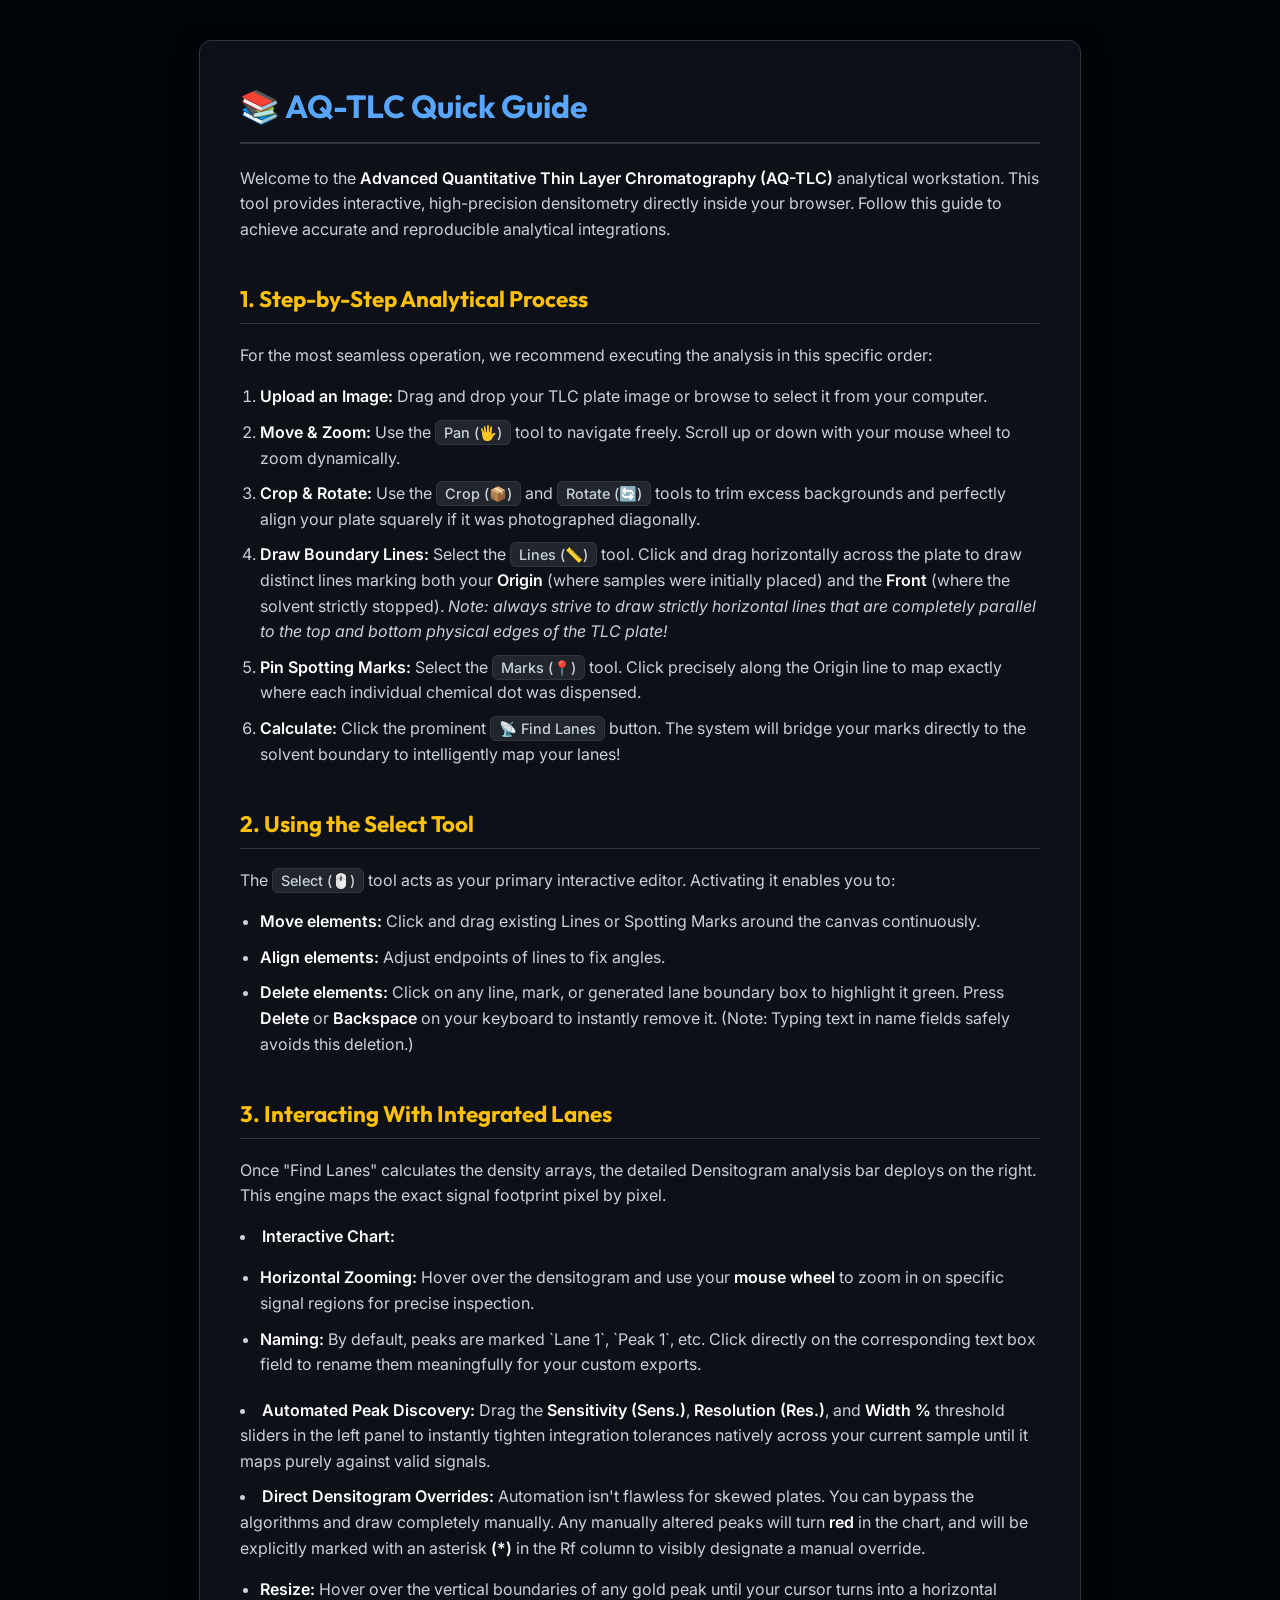
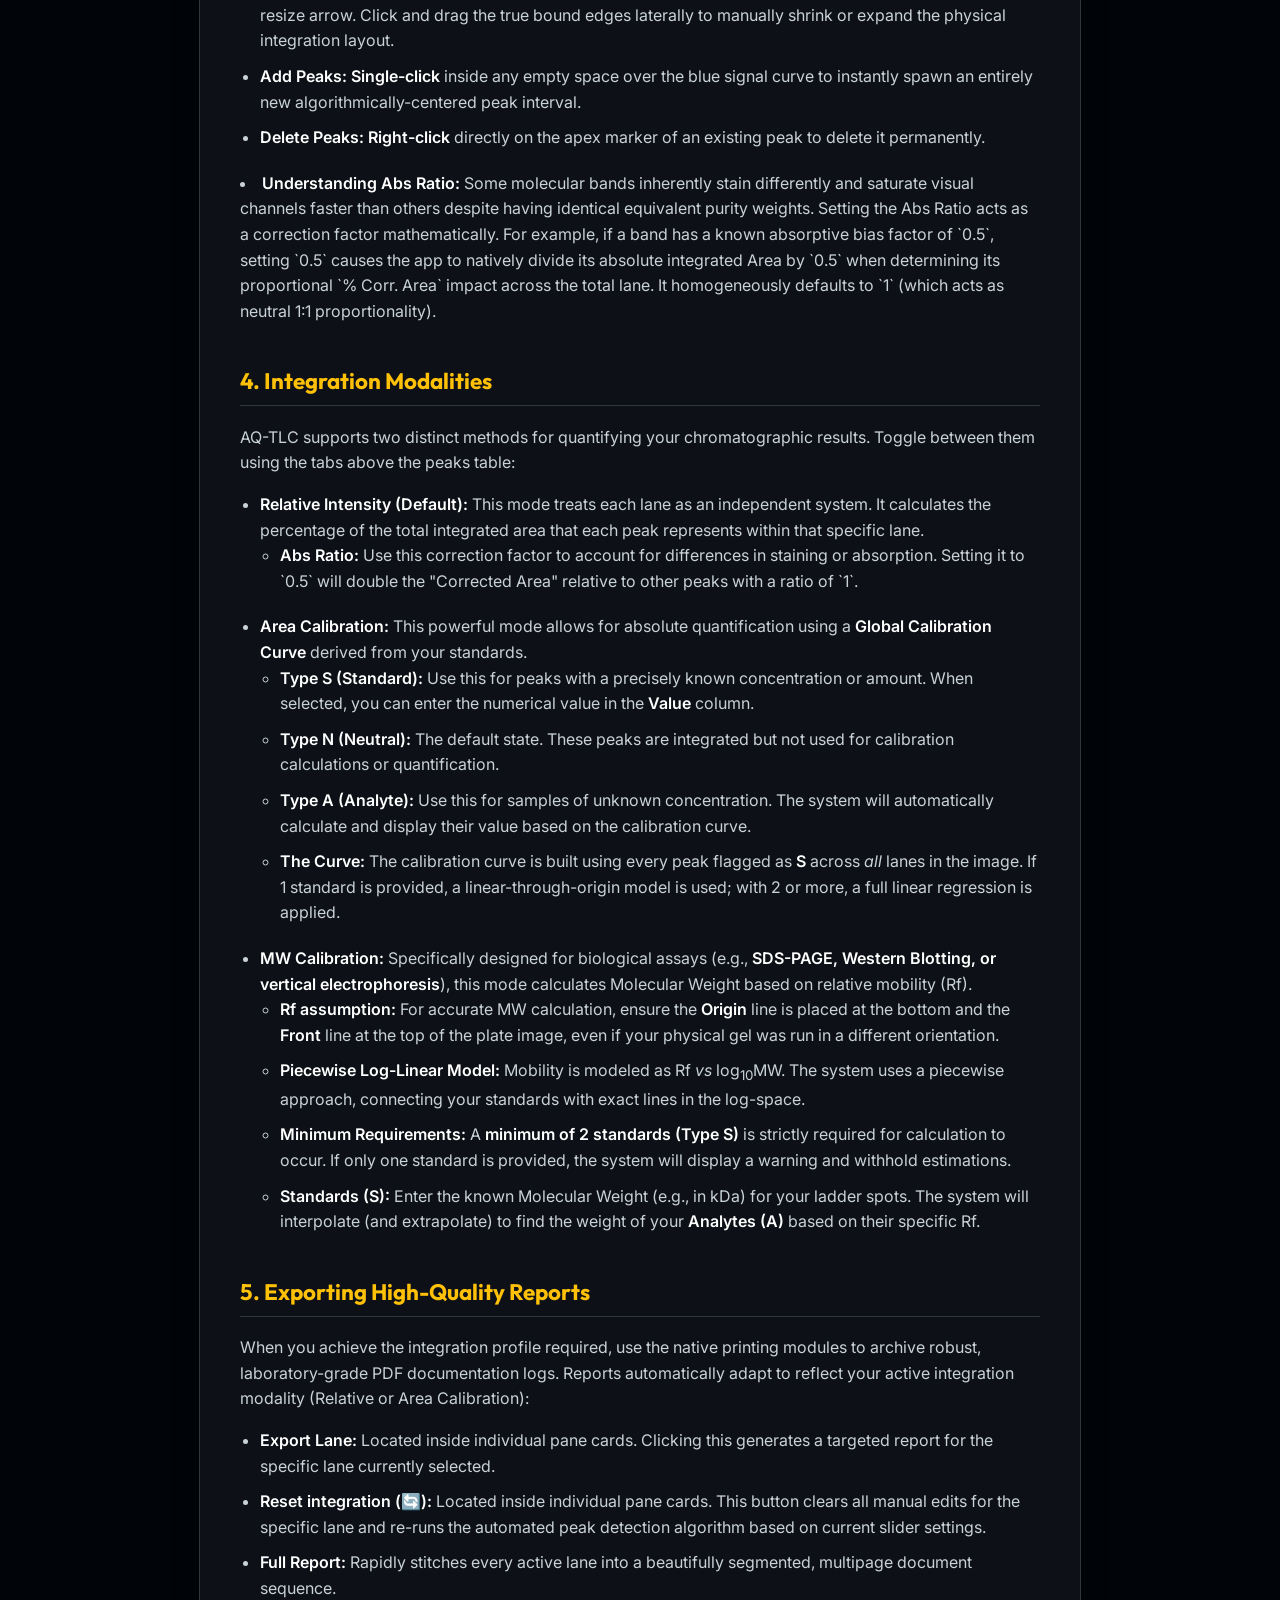
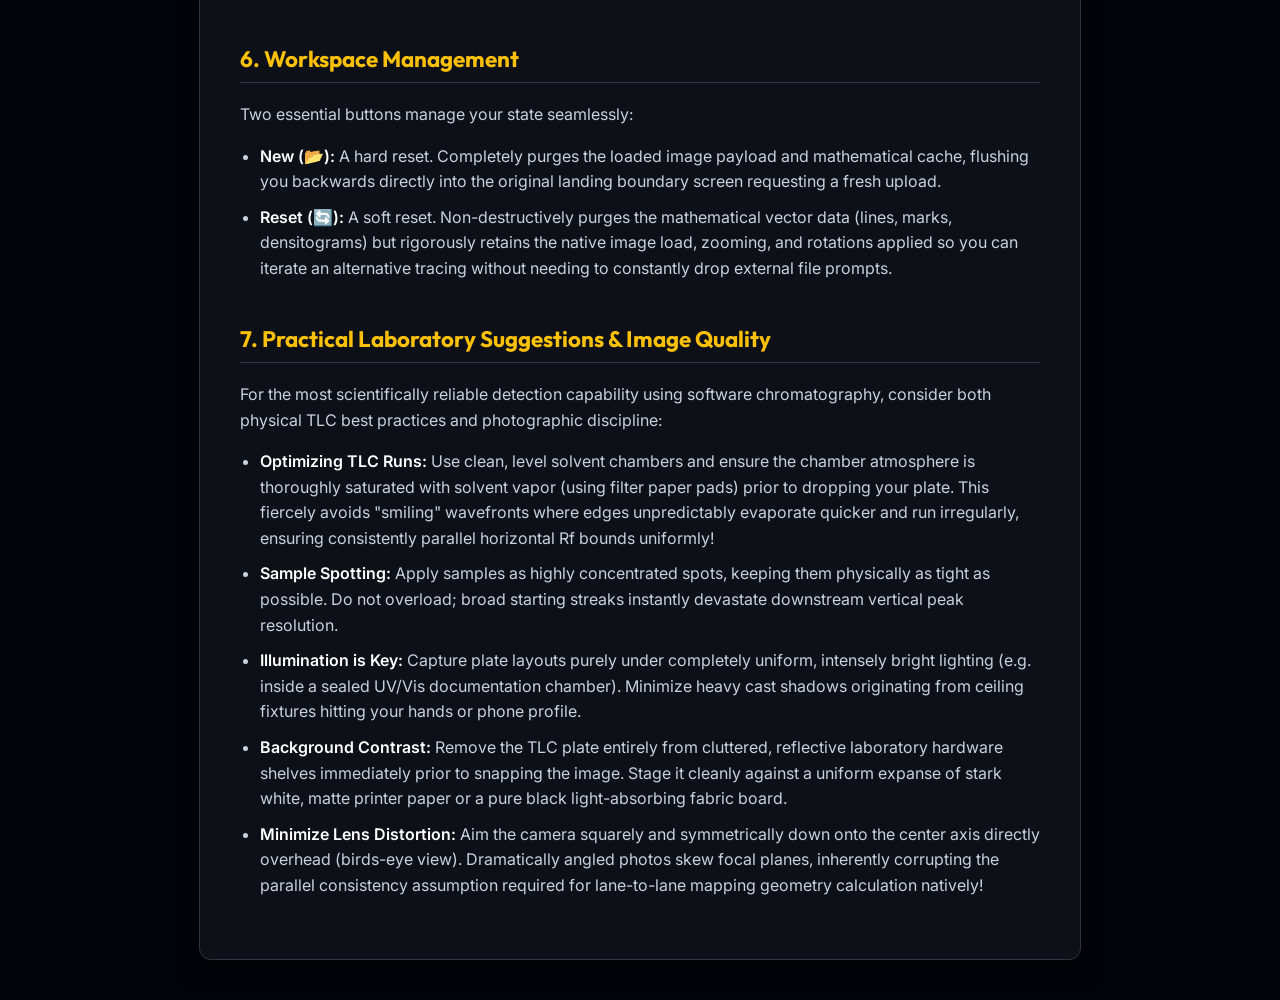
==== commit 539b1762: "Implement MW Calibration with piecewise log-linear model and update guide" ====
--- a/guide.html
+++ b/guide.html
@@ -1,111 +1,264 @@
 <!DOCTYPE html>
 <html lang="en">
+
 <head>
   <meta charset="UTF-8">
   <meta name="viewport" content="width=device-width, initial-scale=1.0">
   <title>AQ-TLC Quick Guide</title>
   <link rel="icon" type="image/x-icon" href="favicon.ico">
-  <link href="https://fonts.googleapis.com/css2?family=Inter:wght@400;500;600;700&family=Outfit:wght@500;700&display=swap" rel="stylesheet">
+  <link
+    href="https://fonts.googleapis.com/css2?family=Inter:wght@400;500;600;700&family=Outfit:wght@500;700&display=swap"
+    rel="stylesheet">
   <style>
-    body { font-family: 'Inter', sans-serif; background: #010409; color: #c9d1d9; padding: 40px; margin: 0; line-height: 1.6; }
-    .container { max-width: 800px; margin: 0 auto; background: #0d1117; padding: 40px; border-radius: 12px; border: 1px solid #30363d; box-shadow: 0 8px 24px rgba(0,0,0,0.5); }
-    h1 { color: #58a6ff; font-family: 'Outfit', sans-serif; border-bottom: 2px solid #30363d; padding-bottom: 10px; margin-top: 0;}
-    h2 { color: #ffc107; font-family: 'Outfit', sans-serif; margin-top: 40px; border-bottom: 1px solid #30363d; padding-bottom: 5px; font-size: 1.4rem; }
-    h3 { color: #e6edf3; font-family: 'Outfit', sans-serif; }
-    p { margin-bottom: 15px; }
-    ol, ul { margin-bottom: 20px; padding-left: 20px; }
-    li { margin-bottom: 10px; }
-    strong { color: #fff; font-weight: 600; }
-    .highlight { background: rgba(88, 166, 255, 0.15); padding: 2px 6px; border-radius: 4px; color: #58a6ff; font-family: monospace; font-size: 0.9em; }
-    .tool-badge { background: #21262d; border: 1px solid #30363d; padding: 3px 8px; border-radius: 6px; color: #c9d1d9; font-weight: 500; font-size: 0.9em; }
+    body {
+      font-family: 'Inter', sans-serif;
+      background: #010409;
+      color: #c9d1d9;
+      padding: 40px;
+      margin: 0;
+      line-height: 1.6;
+    }
+
+    .container {
+      max-width: 800px;
+      margin: 0 auto;
+      background: #0d1117;
+      padding: 40px;
+      border-radius: 12px;
+      border: 1px solid #30363d;
+      box-shadow: 0 8px 24px rgba(0, 0, 0, 0.5);
+    }
+
+    h1 {
+      color: #58a6ff;
+      font-family: 'Outfit', sans-serif;
+      border-bottom: 2px solid #30363d;
+      padding-bottom: 10px;
+      margin-top: 0;
+    }
+
+    h2 {
+      color: #ffc107;
+      font-family: 'Outfit', sans-serif;
+      margin-top: 40px;
+      border-bottom: 1px solid #30363d;
+      padding-bottom: 5px;
+      font-size: 1.4rem;
+    }
+
+    h3 {
+      color: #e6edf3;
+      font-family: 'Outfit', sans-serif;
+    }
+
+    p {
+      margin-bottom: 15px;
+    }
+
+    ol,
+    ul {
+      margin-bottom: 20px;
+      padding-left: 20px;
+    }
+
+    li {
+      margin-bottom: 10px;
+    }
+
+    strong {
+      color: #fff;
+      font-weight: 600;
+    }
+
+    .highlight {
+      background: rgba(88, 166, 255, 0.15);
+      padding: 2px 6px;
+      border-radius: 4px;
+      color: #58a6ff;
+      font-family: monospace;
+      font-size: 0.9em;
+    }
+
+    .tool-badge {
+      background: #21262d;
+      border: 1px solid #30363d;
+      padding: 3px 8px;
+      border-radius: 6px;
+      color: #c9d1d9;
+      font-weight: 500;
+      font-size: 0.9em;
+    }
   </style>
 </head>
+
 <body>
   <div class="container">
     <h1>📚 AQ-TLC Quick Guide</h1>
-    <p>Welcome to the <strong>Advanced Quantitative Thin Layer Chromatography (AQ-TLC)</strong> analytical workstation. This tool provides interactive, high-precision densitometry directly inside your browser. Follow this guide to achieve accurate and reproducible analytical integrations.</p>
+    <p>Welcome to the <strong>Advanced Quantitative Thin Layer Chromatography (AQ-TLC)</strong> analytical workstation.
+      This tool provides interactive, high-precision densitometry directly inside your browser. Follow this guide to
+      achieve accurate and reproducible analytical integrations.</p>
 
     <h2>1. Step-by-Step Analytical Process</h2>
     <p>For the most seamless operation, we recommend executing the analysis in this specific order:</p>
     <ol>
-      <li><strong>Upload an Image:</strong> Drag and drop your TLC plate image or browse to select it from your computer.</li>
-      <li><strong>Move & Zoom:</strong> Use the <span class="tool-badge">Pan (🖐️)</span> tool to navigate freely. Scroll up or down with your mouse wheel to zoom dynamically.</li>
-      <li><strong>Crop & Rotate:</strong> Use the <span class="tool-badge">Crop (📦)</span> and <span class="tool-badge">Rotate (🔄)</span> tools to trim excess backgrounds and perfectly align your plate squarely if it was photographed diagonally.</li>
-      <li><strong>Draw Boundary Lines:</strong> Select the <span class="tool-badge">Lines (📏)</span> tool. Click and drag horizontally across the plate to draw distinct lines marking both your <strong>Origin</strong> (where samples were initially placed) and the <strong>Front</strong> (where the solvent strictly stopped). <em>Note: always strive to draw strictly horizontal lines that are completely parallel to the top and bottom physical edges of the TLC plate!</em></li>
-      <li><strong>Pin Spotting Marks:</strong> Select the <span class="tool-badge">Marks (📍)</span> tool. Click precisely along the Origin line to map exactly where each individual chemical dot was dispensed.</li>
-      <li><strong>Calculate:</strong> Click the prominent <span class="tool-badge">📡 Find Lanes</span> button. The system will bridge your marks directly to the solvent boundary to intelligently map your lanes!</li>
+      <li><strong>Upload an Image:</strong> Drag and drop your TLC plate image or browse to select it from your
+        computer.</li>
+      <li><strong>Move & Zoom:</strong> Use the <span class="tool-badge">Pan (🖐️)</span> tool to navigate freely.
+        Scroll up or down with your mouse wheel to zoom dynamically.</li>
+      <li><strong>Crop & Rotate:</strong> Use the <span class="tool-badge">Crop (📦)</span> and <span
+          class="tool-badge">Rotate (🔄)</span> tools to trim excess backgrounds and perfectly align your plate squarely
+        if it was photographed diagonally.</li>
+      <li><strong>Draw Boundary Lines:</strong> Select the <span class="tool-badge">Lines (📏)</span> tool. Click and
+        drag horizontally across the plate to draw distinct lines marking both your <strong>Origin</strong> (where
+        samples were initially placed) and the <strong>Front</strong> (where the solvent strictly stopped). <em>Note:
+          always strive to draw strictly horizontal lines that are completely parallel to the top and bottom physical
+          edges of the TLC plate!</em></li>
+      <li><strong>Pin Spotting Marks:</strong> Select the <span class="tool-badge">Marks (📍)</span> tool. Click
+        precisely along the Origin line to map exactly where each individual chemical dot was dispensed.</li>
+      <li><strong>Calculate:</strong> Click the prominent <span class="tool-badge">📡 Find Lanes</span> button. The
+        system will bridge your marks directly to the solvent boundary to intelligently map your lanes!</li>
     </ol>
 
     <h2>2. Using the Select Tool</h2>
-    <p>The <span class="tool-badge">Select (🖱️)</span> tool acts as your primary interactive editor. Activating it enables you to:</p>
-    <ul>
-      <li><strong>Move elements:</strong> Click and drag existing Lines or Spotting Marks around the canvas continuously.</li>
+    <p>The <span class="tool-badge">Select (🖱️)</span> tool acts as your primary interactive editor. Activating it
+      enables you to:</p>
+    <ul>
+      <li><strong>Move elements:</strong> Click and drag existing Lines or Spotting Marks around the canvas
+        continuously.</li>
       <li><strong>Align elements:</strong> Adjust endpoints of lines to fix angles.</li>
-      <li><strong>Delete elements:</strong> Click on any line, mark, or generated lane boundary box to highlight it green. Press <strong>Delete</strong> or <strong>Backspace</strong> on your keyboard to instantly remove it. (Note: Typing text in name fields safely avoids this deletion.)</li>
+      <li><strong>Delete elements:</strong> Click on any line, mark, or generated lane boundary box to highlight it
+        green. Press <strong>Delete</strong> or <strong>Backspace</strong> on your keyboard to instantly remove it.
+        (Note: Typing text in name fields safely avoids this deletion.)</li>
     </ul>
 
     <h2>3. Interacting With Integrated Lanes</h2>
-    <p>Once "Find Lanes" calculates the density arrays, the detailed Densitogram analysis bar deploys on the right. This engine maps the exact signal footprint pixel by pixel.</p>
-        <li><strong>Interactive Chart:</strong> 
-            <ul>
-                <li><strong>Horizontal Zooming:</strong> Hover over the densitogram and use your <strong>mouse wheel</strong> to zoom in on specific signal regions for precise inspection.</li>
-                <li><strong>Naming:</strong> By default, peaks are marked `Lane 1`, `Peak 1`, etc. Click directly on the corresponding text box field to rename them meaningfully for your custom exports.</li>
-            </ul>
-        </li>
-        <li><strong>Automated Peak Discovery:</strong> Drag the <strong>Sensitivity (Sens.)</strong>, <strong>Resolution (Res.)</strong>, and <strong>Width %</strong> threshold sliders in the left panel to instantly tighten integration tolerances natively across your current sample until it maps purely against valid signals.</li>
-        <li><strong>Direct Densitogram Overrides:</strong> Automation isn't flawless for skewed plates. You can bypass the algorithms and draw completely manually. Any manually altered peaks will turn <strong>red</strong> in the chart, and will be explicitly marked with an asterisk <strong>(*)</strong> in the Rf column to visibly designate a manual override.
-            <ul>
-                <li><strong>Resize:</strong> Hover over the vertical boundaries of any gold peak until your cursor turns into a horizontal resize arrow. Click and drag the true bound edges laterally to manually shrink or expand the physical integration layout.</li>
-                <li><strong>Add Peaks:</strong> <strong>Single-click</strong> inside any empty space over the blue signal curve to instantly spawn an entirely new algorithmically-centered peak interval.</li>
-                <li><strong>Delete Peaks:</strong> <strong>Right-click</strong> directly on the apex marker of an existing peak to delete it permanently.</li>
-            </ul>
-        </li>
-        <li><strong>Understanding Abs Ratio:</strong> Some molecular bands inherently stain differently and saturate visual channels faster than others despite having identical equivalent purity weights. Setting the Abs Ratio acts as a correction factor mathematically. For example, if a band has a known absorptive bias factor of `0.5`, setting `0.5` causes the app to natively divide its absolute integrated Area by `0.5` when determining its proportional `% Corr. Area` impact across the total lane. It homogeneously defaults to `1` (which acts as neutral 1:1 proportionality).</li>
+    <p>Once "Find Lanes" calculates the density arrays, the detailed Densitogram analysis bar deploys on the right. This
+      engine maps the exact signal footprint pixel by pixel.</p>
+    <li><strong>Interactive Chart:</strong>
+      <ul>
+        <li><strong>Horizontal Zooming:</strong> Hover over the densitogram and use your <strong>mouse wheel</strong> to
+          zoom in on specific signal regions for precise inspection.</li>
+        <li><strong>Naming:</strong> By default, peaks are marked `Lane 1`, `Peak 1`, etc. Click directly on the
+          corresponding text box field to rename them meaningfully for your custom exports.</li>
+      </ul>
+    </li>
+    <li><strong>Automated Peak Discovery:</strong> Drag the <strong>Sensitivity (Sens.)</strong>, <strong>Resolution
+        (Res.)</strong>, and <strong>Width %</strong> threshold sliders in the left panel to instantly tighten
+      integration tolerances natively across your current sample until it maps purely against valid signals.</li>
+    <li><strong>Direct Densitogram Overrides:</strong> Automation isn't flawless for skewed plates. You can bypass the
+      algorithms and draw completely manually. Any manually altered peaks will turn <strong>red</strong> in the chart,
+      and will be explicitly marked with an asterisk <strong>(*)</strong> in the Rf column to visibly designate a manual
+      override.
+      <ul>
+        <li><strong>Resize:</strong> Hover over the vertical boundaries of any gold peak until your cursor turns into a
+          horizontal resize arrow. Click and drag the true bound edges laterally to manually shrink or expand the
+          physical integration layout.</li>
+        <li><strong>Add Peaks:</strong> <strong>Single-click</strong> inside any empty space over the blue signal curve
+          to instantly spawn an entirely new algorithmically-centered peak interval.</li>
+        <li><strong>Delete Peaks:</strong> <strong>Right-click</strong> directly on the apex marker of an existing peak
+          to delete it permanently.</li>
+      </ul>
+    </li>
+    <li><strong>Understanding Abs Ratio:</strong> Some molecular bands inherently stain differently and saturate visual
+      channels faster than others despite having identical equivalent purity weights. Setting the Abs Ratio acts as a
+      correction factor mathematically. For example, if a band has a known absorptive bias factor of `0.5`, setting
+      `0.5` causes the app to natively divide its absolute integrated Area by `0.5` when determining its proportional `%
+      Corr. Area` impact across the total lane. It homogeneously defaults to `1` (which acts as neutral 1:1
+      proportionality).</li>
     </ul>
 
     <h2>4. Integration Modalities</h2>
-    <p>AQ-TLC supports two distinct methods for quantifying your chromatographic results. Toggle between them using the tabs above the peaks table:</p>
-    <ul>
-        <li><strong>Relative Intensity (Default):</strong> This mode treats each lane as an independent system. It calculates the percentage of the total integrated area that each peak represents within that specific lane. 
-            <ul>
-                <li><strong>Abs Ratio:</strong> Use this correction factor to account for differences in staining or absorption. Setting it to `0.5` will double the "Corrected Area" relative to other peaks with a ratio of `1`.</li>
-            </ul>
-        </li>
-        <li><strong>Area Calibration:</strong> This powerful mode allows for absolute quantification using a <strong>Global Calibration Curve</strong> derived from your standards.
-            <ul>
-                <li><strong>Type S (Standard):</strong> Use this for peaks with a precisely known concentration or amount. When selected, you can enter the numerical value in the <strong>Value</strong> column.</li>
-                <li><strong>Type N (Neutral):</strong> The default state. These peaks are integrated but not used for calibration calculations or quantification.</li>
-                <li><strong>Type A (Analyte):</strong> Use this for samples of unknown concentration. The system will automatically calculate and display their value based on the calibration curve.</li>
-                <li><strong>The Curve:</strong> The calibration curve is built using every peak flagged as <strong>S</strong> across <em>all</em> lanes in the image. If 1 standard is provided, a linear-through-origin model is used; with 2 or more, a full linear regression is applied.</li>
-            </ul>
-        </li>
+    <p>AQ-TLC supports two distinct methods for quantifying your chromatographic results. Toggle between them using the
+      tabs above the peaks table:</p>
+    <ul>
+      <li><strong>Relative Intensity (Default):</strong> This mode treats each lane as an independent system. It
+        calculates the percentage of the total integrated area that each peak represents within that specific lane.
+        <ul>
+          <li><strong>Abs Ratio:</strong> Use this correction factor to account for differences in staining or
+            absorption. Setting it to `0.5` will double the "Corrected Area" relative to other peaks with a ratio of
+            `1`.</li>
+        </ul>
+      </li>
+      <li><strong>Area Calibration:</strong> This powerful mode allows for absolute quantification using a
+        <strong>Global Calibration Curve</strong> derived from your standards.
+        <ul>
+          <li><strong>Type S (Standard):</strong> Use this for peaks with a precisely known concentration or amount.
+            When selected, you can enter the numerical value in the <strong>Value</strong> column.</li>
+          <li><strong>Type N (Neutral):</strong> The default state. These peaks are integrated but not used for
+            calibration calculations or quantification.</li>
+          <li><strong>Type A (Analyte):</strong> Use this for samples of unknown concentration. The system will
+            automatically calculate and display their value based on the calibration curve.</li>
+          <li><strong>The Curve:</strong> The calibration curve is built using every peak flagged as <strong>S</strong>
+            across <em>all</em> lanes in the image. If 1 standard is provided, a linear-through-origin model is used;
+            with 2 or more, a full linear regression is applied.</li>
+        </ul>
+      </li>
+      <li><strong>MW Calibration:</strong> Specifically designed for biological assays (e.g., <strong>SDS-PAGE, Western
+          Blotting, or vertical electrophoresis</strong>), this mode calculates Molecular Weight based on relative
+        mobility (Rf).
+        <ul>
+          <li><strong>Rf assumption:</strong> For accurate MW calculation, ensure the <strong>Origin</strong> line is
+            placed at the bottom and the <strong>Front</strong> line at the top of the plate image, even if your
+            physical gel was run in a different orientation.</li>
+          <li><strong>Piecewise Log-Linear Model:</strong> Mobility is modeled as Rf <i>vs</i> log<sub>10</sub>MW.
+            The system uses a piecewise approach, connecting your standards with exact lines in the log-space.</li>
+          <li><strong>Minimum Requirements:</strong> A <strong>minimum of 2 standards (Type S)</strong> is strictly
+            required for calculation to occur. If only one standard is provided, the system will display a warning and
+            withhold estimations.</li>
+          <li><strong>Standards (S):</strong> Enter the known Molecular Weight (e.g., in kDa) for your ladder spots. The
+            system will interpolate (and extrapolate) to find the weight of your <strong>Analytes (A)</strong> based on
+            their specific Rf.</li>
+        </ul>
+      </li>
     </ul>
 
     <h2>5. Exporting High-Quality Reports</h2>
-    <p>When you achieve the integration profile required, use the native printing modules to archive robust, laboratory-grade PDF documentation logs. Reports automatically adapt to reflect your active integration modality (Relative or Area Calibration):</p>
-    <ul>
-      <li><strong>Export Lane:</strong> Located inside individual pane cards. Clicking this generates a targeted report for the specific lane currently selected.</li>
-      <li><strong>Reset integration (🔄):</strong> Located inside individual pane cards. This button clears all manual edits for the specific lane and re-runs the automated peak detection algorithm based on current slider settings.</li>
-      <li><strong>Full Report:</strong> Rapidly stitches every active lane into a beautifully segmented, multipage document sequence.</li>
+    <p>When you achieve the integration profile required, use the native printing modules to archive robust,
+      laboratory-grade PDF documentation logs. Reports automatically adapt to reflect your active integration modality
+      (Relative or Area Calibration):</p>
+    <ul>
+      <li><strong>Export Lane:</strong> Located inside individual pane cards. Clicking this generates a targeted report
+        for the specific lane currently selected.</li>
+      <li><strong>Reset integration (🔄):</strong> Located inside individual pane cards. This button clears all manual
+        edits for the specific lane and re-runs the automated peak detection algorithm based on current slider settings.
+      </li>
+      <li><strong>Full Report:</strong> Rapidly stitches every active lane into a beautifully segmented, multipage
+        document sequence.</li>
     </ul>
 
     <h2>6. Workspace Management</h2>
     <p>Two essential buttons manage your state seamlessly:</p>
     <ul>
-      <li><strong>New (📂):</strong> A hard reset. Completely purges the loaded image payload and mathematical cache, flushing you backwards directly into the original landing boundary screen requesting a fresh upload.</li>
-      <li><strong>Reset (🔄):</strong> A soft reset. Non-destructively purges the mathematical vector data (lines, marks, densitograms) but rigorously retains the native image load, zooming, and rotations applied so you can iterate an alternative tracing without needing to constantly drop external file prompts.</li>
+      <li><strong>New (📂):</strong> A hard reset. Completely purges the loaded image payload and mathematical cache,
+        flushing you backwards directly into the original landing boundary screen requesting a fresh upload.</li>
+      <li><strong>Reset (🔄):</strong> A soft reset. Non-destructively purges the mathematical vector data (lines,
+        marks, densitograms) but rigorously retains the native image load, zooming, and rotations applied so you can
+        iterate an alternative tracing without needing to constantly drop external file prompts.</li>
     </ul>
 
     <h2>7. Practical Laboratory Suggestions & Image Quality</h2>
-    <p>For the most scientifically reliable detection capability using software chromatography, consider both physical TLC best practices and photographic discipline:</p>
-    <ul>
-      <li><strong>Optimizing TLC Runs:</strong> Use clean, level solvent chambers and ensure the chamber atmosphere is thoroughly saturated with solvent vapor (using filter paper pads) prior to dropping your plate. This fiercely avoids "smiling" wavefronts where edges unpredictably evaporate quicker and run irregularly, ensuring consistently parallel horizontal Rf bounds uniformly!</li>
-      <li><strong>Sample Spotting:</strong> Apply samples as highly concentrated spots, keeping them physically as tight as possible. Do not overload; broad starting streaks instantly devastate downstream vertical peak resolution.</li>
-      <li><strong>Illumination is Key:</strong> Capture plate layouts purely under completely uniform, intensely bright lighting (e.g. inside a sealed UV/Vis documentation chamber). Minimize heavy cast shadows originating from ceiling fixtures hitting your hands or phone profile.</li>
-      <li><strong>Background Contrast:</strong> Remove the TLC plate entirely from cluttered, reflective laboratory hardware shelves immediately prior to snapping the image. Stage it cleanly against a uniform expanse of stark white, matte printer paper or a pure black light-absorbing fabric board.</li>
-      <li><strong>Minimize Lens Distortion:</strong> Aim the camera squarely and symmetrically down onto the center axis directly overhead (birds-eye view). Dramatically angled photos skew focal planes, inherently corrupting the parallel consistency assumption required for lane-to-lane mapping geometry calculation natively!</li>
-    </ul>
-    
+    <p>For the most scientifically reliable detection capability using software chromatography, consider both physical
+      TLC best practices and photographic discipline:</p>
+    <ul>
+      <li><strong>Optimizing TLC Runs:</strong> Use clean, level solvent chambers and ensure the chamber atmosphere is
+        thoroughly saturated with solvent vapor (using filter paper pads) prior to dropping your plate. This fiercely
+        avoids "smiling" wavefronts where edges unpredictably evaporate quicker and run irregularly, ensuring
+        consistently parallel horizontal Rf bounds uniformly!</li>
+      <li><strong>Sample Spotting:</strong> Apply samples as highly concentrated spots, keeping them physically as tight
+        as possible. Do not overload; broad starting streaks instantly devastate downstream vertical peak resolution.
+      </li>
+      <li><strong>Illumination is Key:</strong> Capture plate layouts purely under completely uniform, intensely bright
+        lighting (e.g. inside a sealed UV/Vis documentation chamber). Minimize heavy cast shadows originating from
+        ceiling fixtures hitting your hands or phone profile.</li>
+      <li><strong>Background Contrast:</strong> Remove the TLC plate entirely from cluttered, reflective laboratory
+        hardware shelves immediately prior to snapping the image. Stage it cleanly against a uniform expanse of stark
+        white, matte printer paper or a pure black light-absorbing fabric board.</li>
+      <li><strong>Minimize Lens Distortion:</strong> Aim the camera squarely and symmetrically down onto the center axis
+        directly overhead (birds-eye view). Dramatically angled photos skew focal planes, inherently corrupting the
+        parallel consistency assumption required for lane-to-lane mapping geometry calculation natively!</li>
+    </ul>
+
   </div>
 </body>
-</html>
+
+</html>
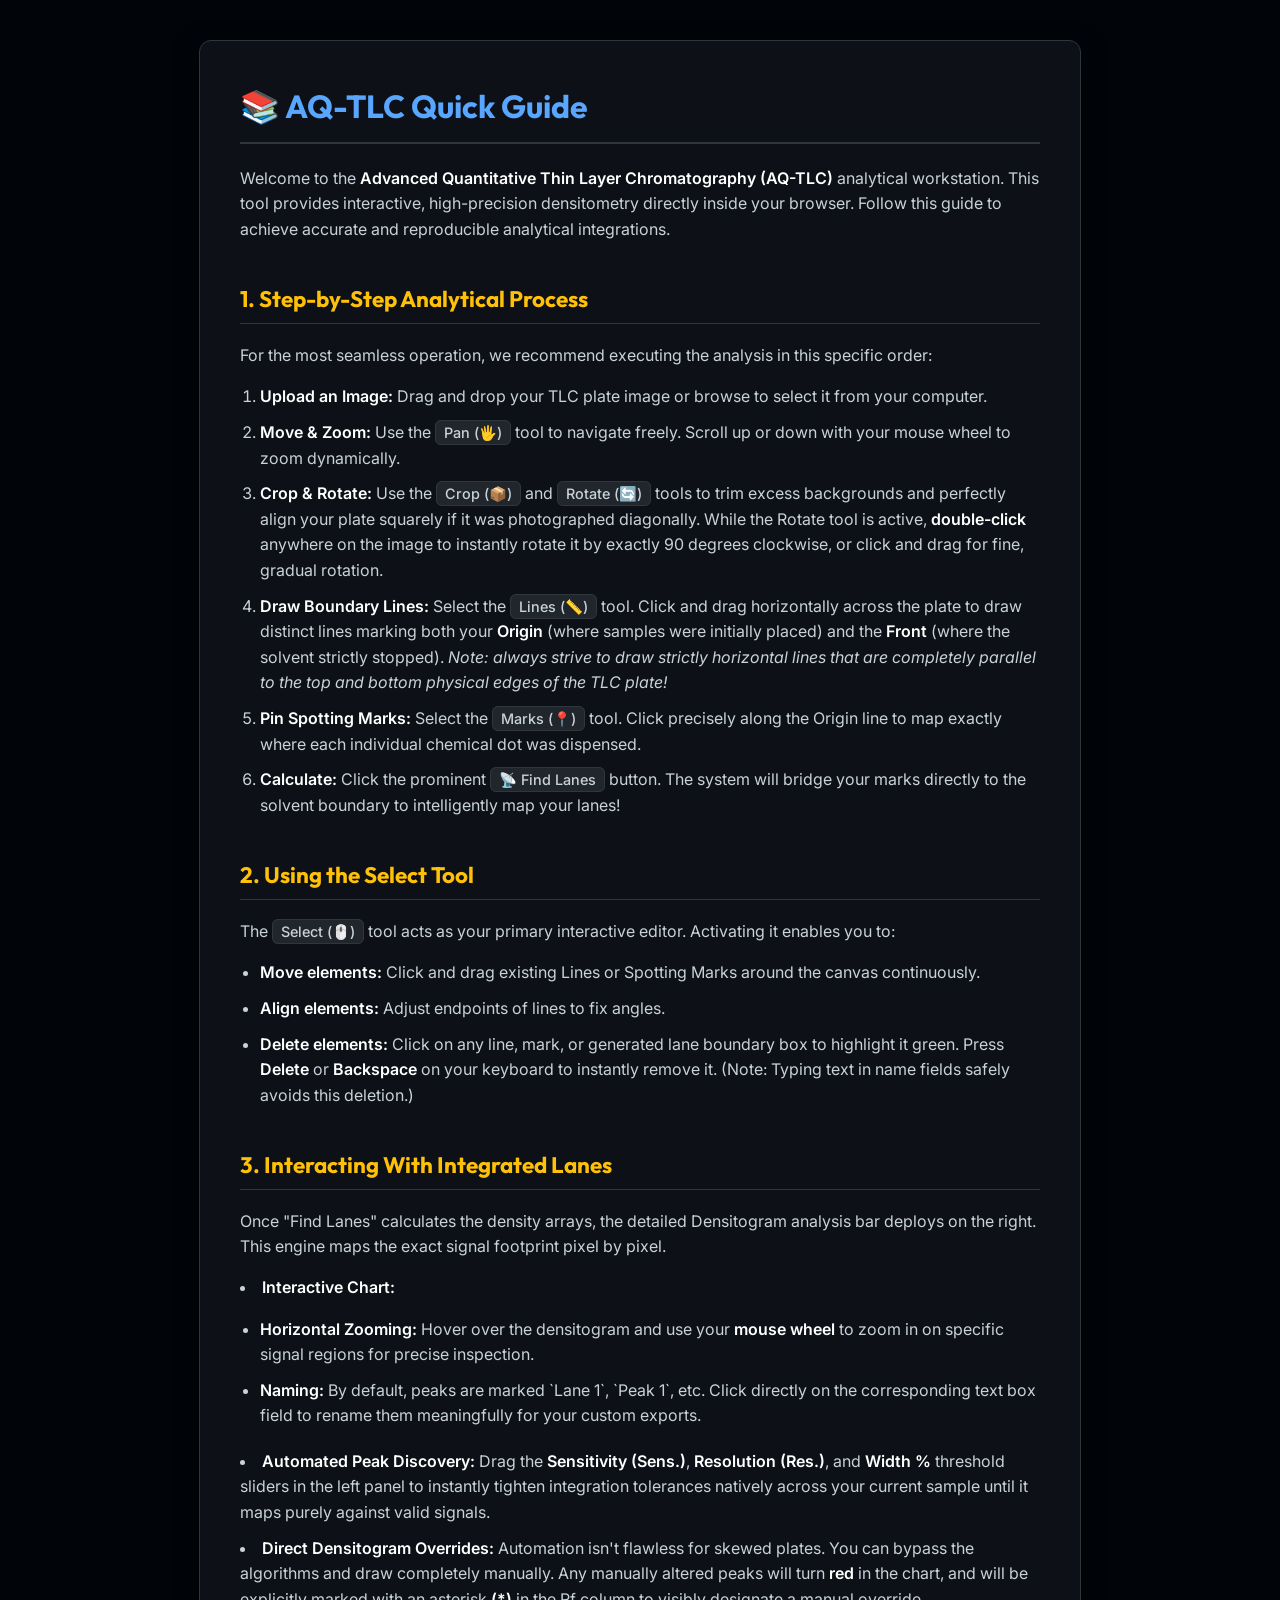
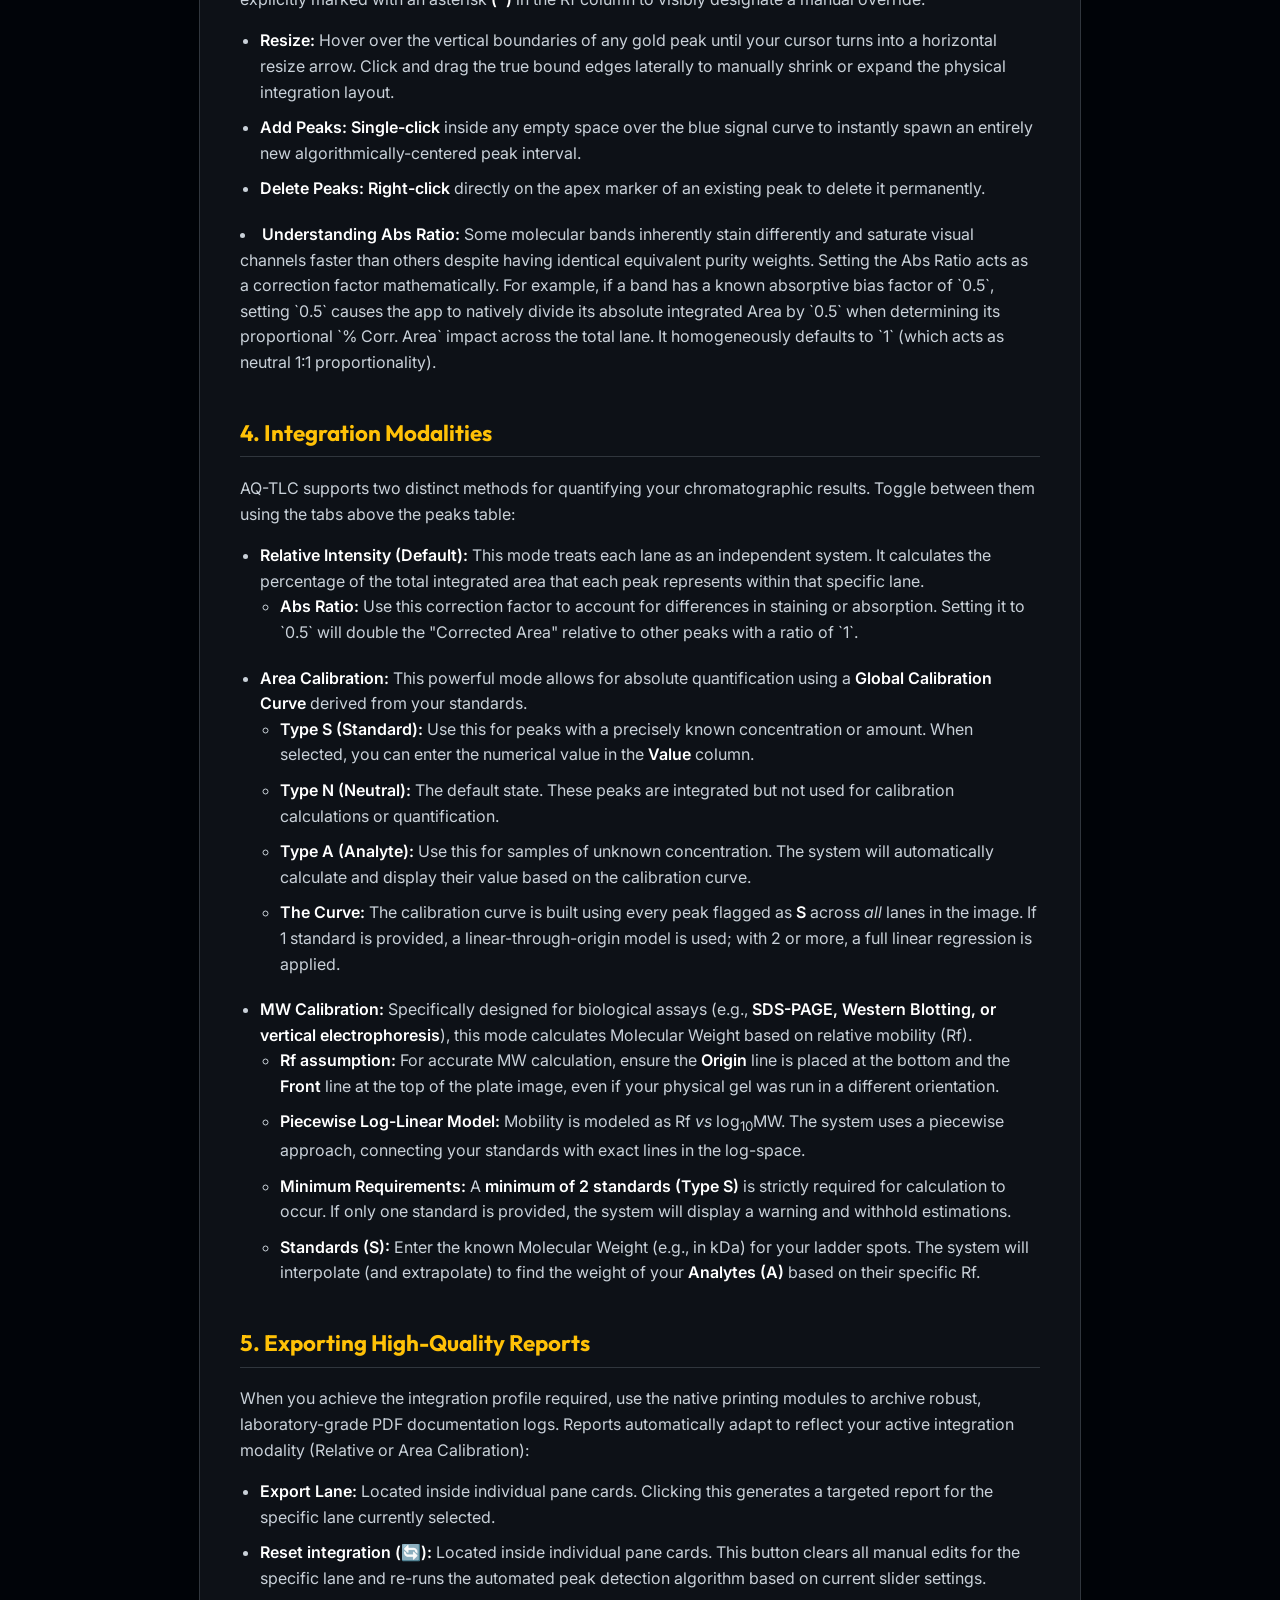
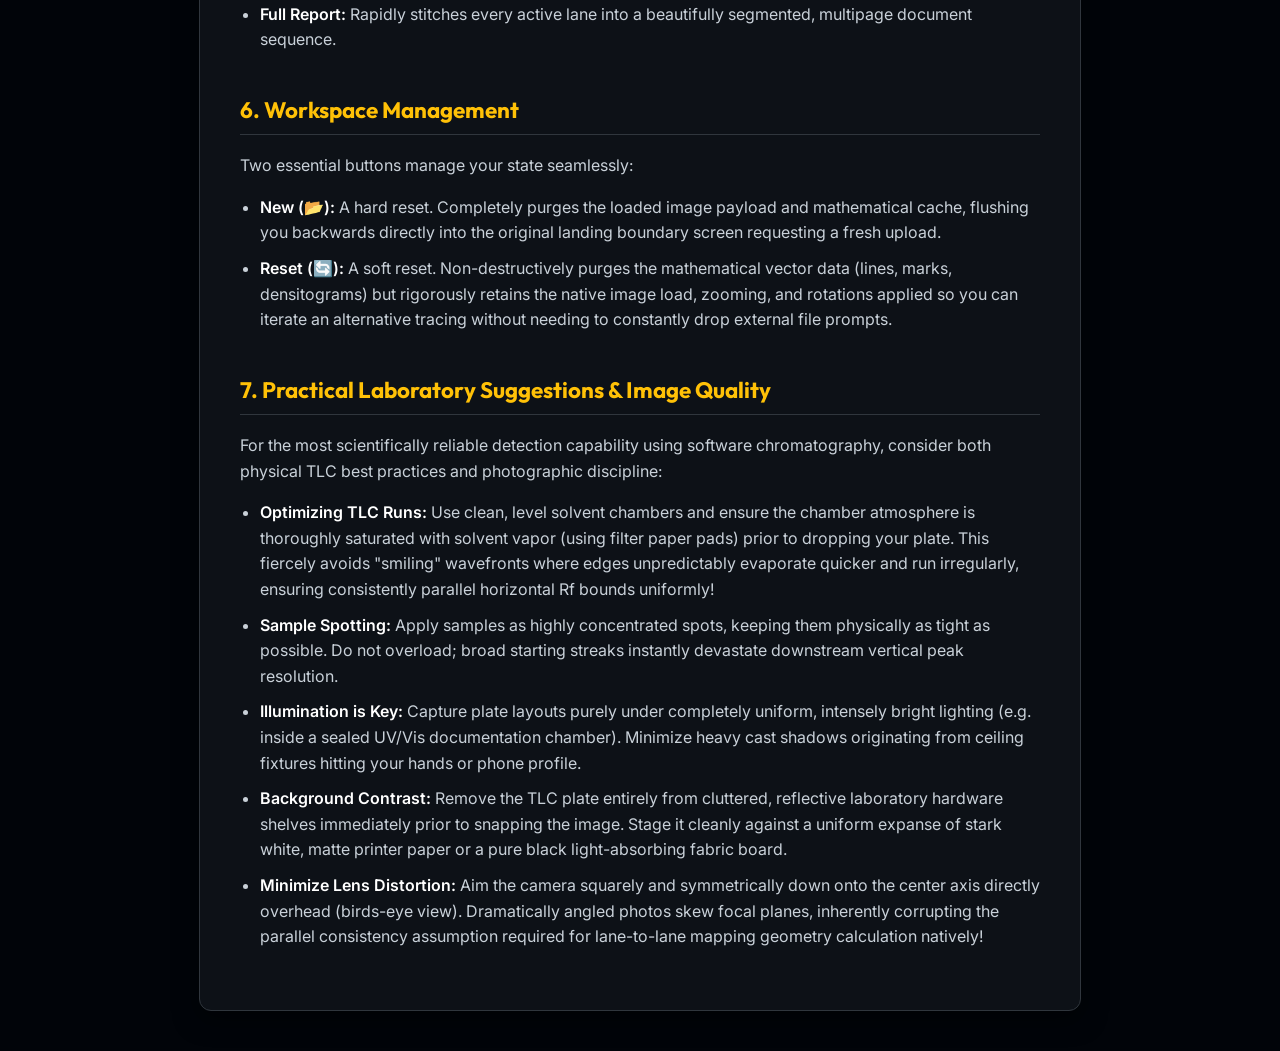
==== commit f1cc8d48: "Fix orientation logic and add double-click 90-degree rotation" ====
--- a/guide.html
+++ b/guide.html
@@ -107,7 +107,7 @@
         Scroll up or down with your mouse wheel to zoom dynamically.</li>
       <li><strong>Crop & Rotate:</strong> Use the <span class="tool-badge">Crop (📦)</span> and <span
           class="tool-badge">Rotate (🔄)</span> tools to trim excess backgrounds and perfectly align your plate squarely
-        if it was photographed diagonally.</li>
+        if it was photographed diagonally. While the Rotate tool is active, <strong>double-click</strong> anywhere on the image to instantly rotate it by exactly 90 degrees clockwise, or click and drag for fine, gradual rotation.</li>
       <li><strong>Draw Boundary Lines:</strong> Select the <span class="tool-badge">Lines (📏)</span> tool. Click and
         drag horizontally across the plate to draw distinct lines marking both your <strong>Origin</strong> (where
         samples were initially placed) and the <strong>Front</strong> (where the solvent strictly stopped). <em>Note:
